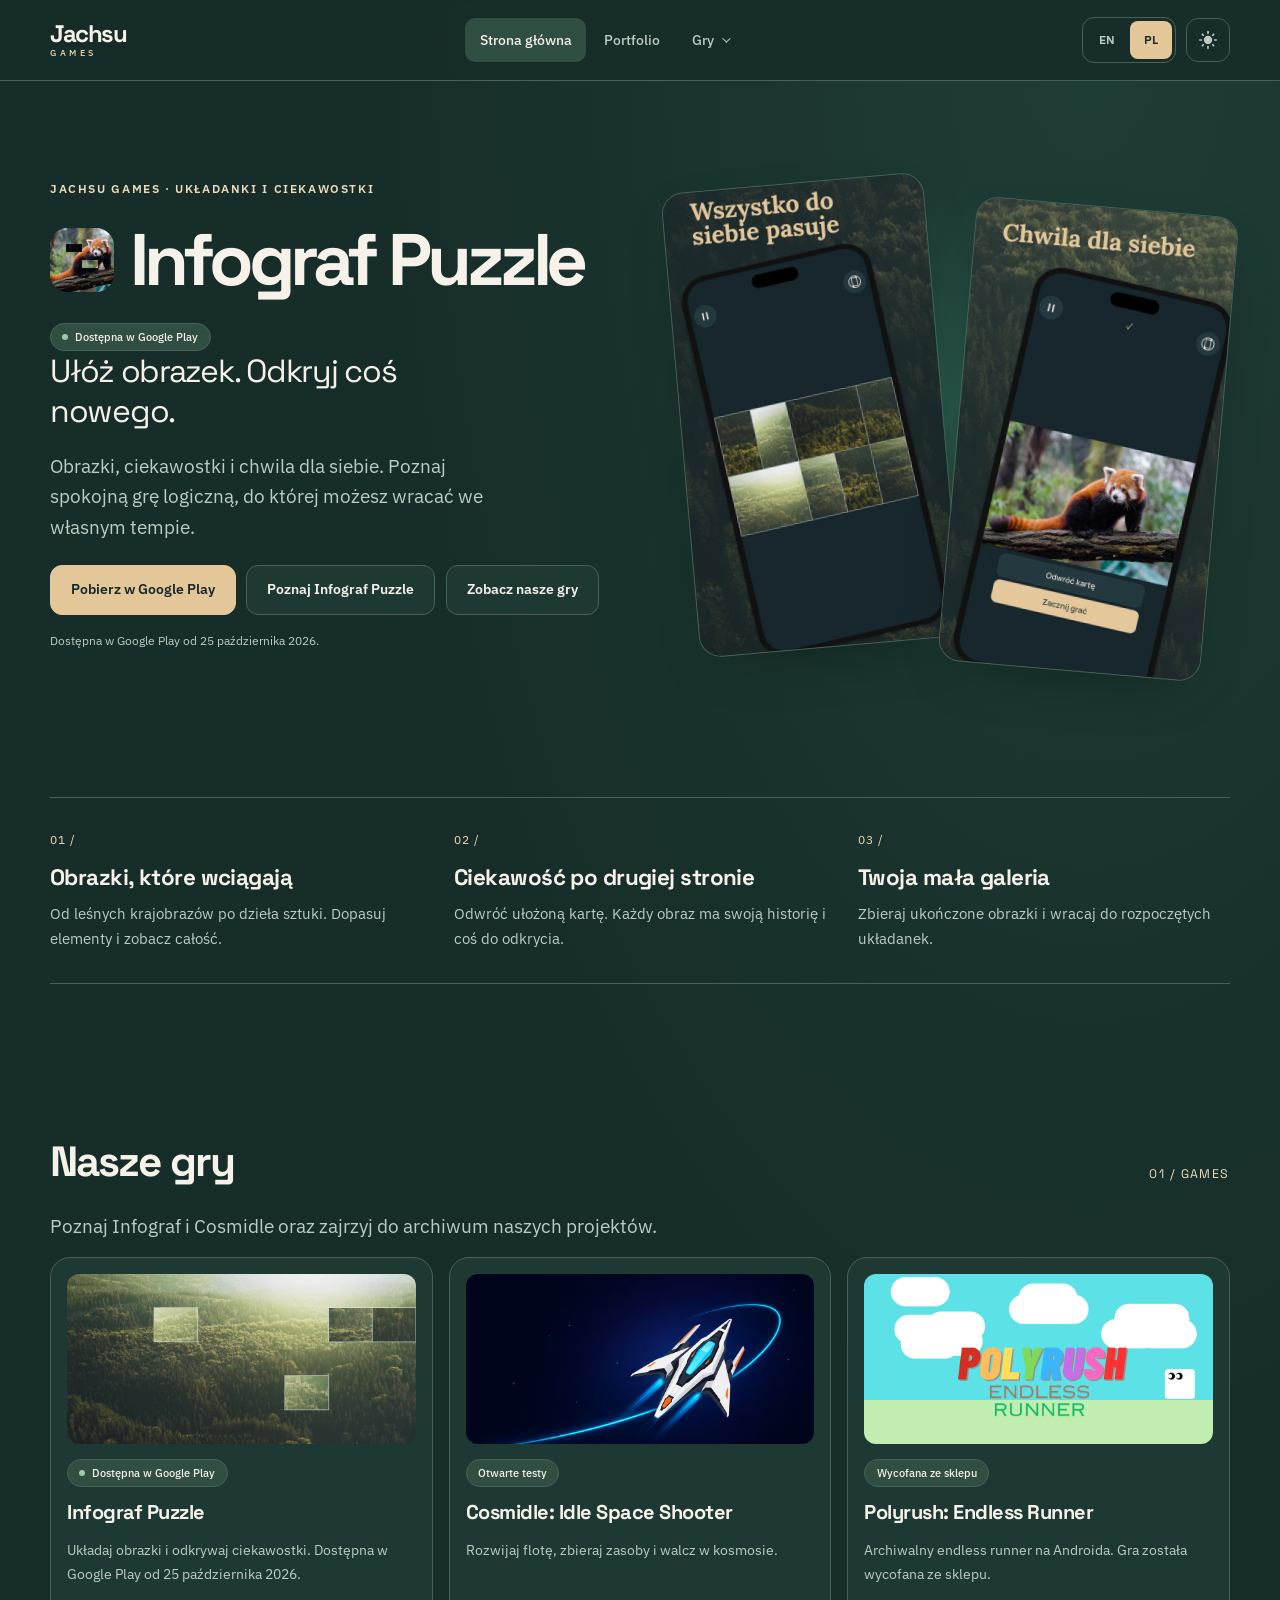
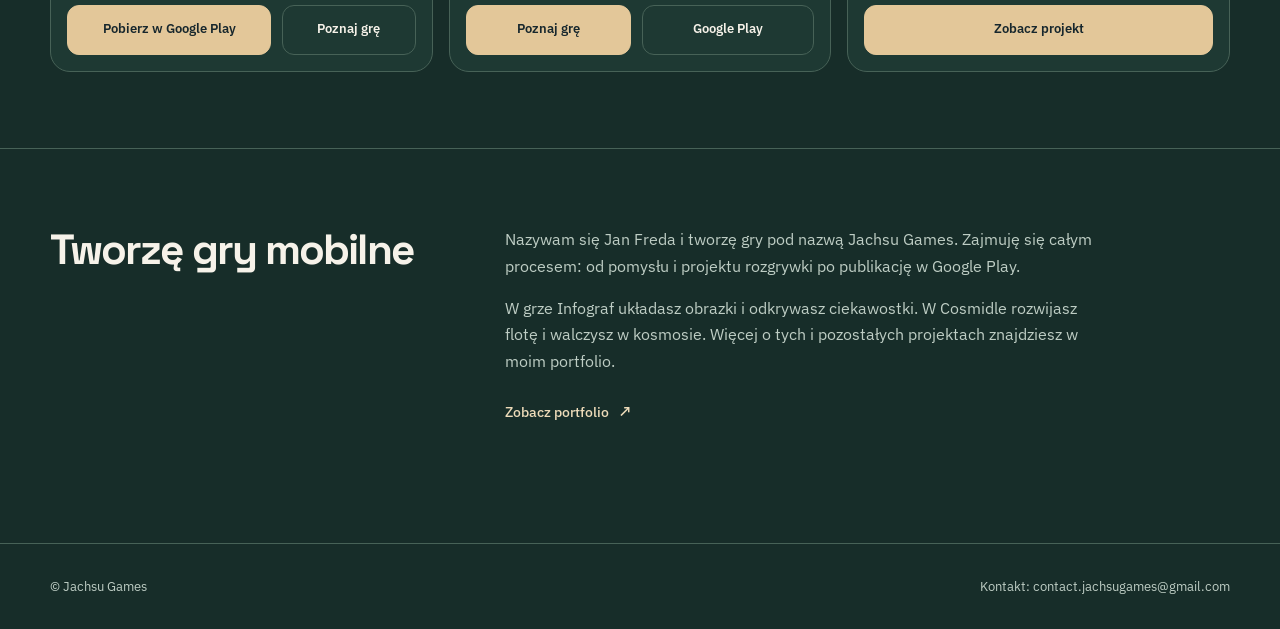
==== index.html @ dfb0c690 "Add Infograf favicon and refresh light-theme website thumbnail" ====
<!doctype html>
<html lang="pl" data-theme="dark">
<head>
  <meta charset="utf-8">
  <meta name="viewport" content="width=device-width, initial-scale=1">
  <title data-i18n="home.meta.title">Jachsu Games | Indie Game Studio</title>
  <meta id="meta-description" name="description" content="Jachsu Games: Infograf — układanki obrazkowe i ciekawostki. Poznaj naszą nową grę oraz Cosmidle." data-i18n-content="home.meta.description">
  <meta property="og:title" content="Jachsu Games" data-i18n-content="home.meta.ogTitle">
  <meta property="og:description" content="Infograf — układaj obrazki i odkrywaj ciekawostki. Dostępna w Google Play od 25 października 2026." data-i18n-content="home.meta.ogDescription">
  <meta property="og:image" content="https://jachsugames.com/assets/infograf/banner.webp">
  <meta property="twitter:image" content="https://jachsugames.com/assets/infograf/banner.webp">
  <meta property="og:type" content="website">
  <meta property="og:url" content="https://jachsugames.com/">
  <meta property="twitter:card" content="summary_large_image">
  <meta property="twitter:title" content="Jachsu Games" data-i18n-content="home.meta.ogTitle">
  <meta property="twitter:description" content="Infograf — układaj obrazki i odkrywaj ciekawostki. Dostępna w Google Play od 25 października 2026." data-i18n-content="home.meta.ogDescription">
  <link rel="canonical" href="https://jachsugames.com/">
  <link rel="stylesheet" href="styles/base.css?v=20261026-portfolio-fix">
  <link rel="stylesheet" href="styles/components.css?v=20261026-portfolio-fix">
  <link rel="stylesheet" href="styles/pages/home.css?v=20261026-portfolio-fix">
  <script defer src="scripts/i18n.js?v=20261026-portfolio-fix"></script>
  <script defer src="scripts/main.js?v=20261026-portfolio-fix"></script>
  <link rel="icon" href="/favicon.ico" sizes="16x16 32x32 48x48 64x64">
  <link rel="icon" type="image/png" href="/favicon-96x96.png" sizes="96x96">
  <link rel="apple-touch-icon" href="/apple-touch-icon.png" sizes="180x180">
</head>
<body class="home-page">
  <a class="skip-link" href="#main-content" data-i18n="nav.skip">Przejdź do treści</a>
  <header class="site-header">
    <div class="container">
      <nav class="site-nav" aria-label="Nawigacja glowna" data-i18n-aria-label="nav.primary">
        <a class="site-brand" href="./" aria-label="Jachsu Games">Jachsu<span>Games</span></a>
        <div class="site-nav-links" id="site-nav-links">
          <a href="./" aria-current="page" data-i18n="nav.home">Strona glowna</a>
          <a href="./portfolio/" data-i18n="nav.portfolio">Portfolio</a>
          <div class="dropdown">
            <button type="button" class="dropdown-toggle" aria-expanded="false" aria-haspopup="true" aria-controls="games-menu" data-i18n="nav.games">Gry</button>
            <div class="dropdown-menu" role="menu" id="games-menu">
              <a role="menuitem" href="./infograf/" data-i18n="nav.infograf">Infograf Puzzle</a>
              <a role="menuitem" href="./cosmidle/" data-i18n="nav.cosmidle">Cosmidle: Idle Space Shooter</a>
              <a role="menuitem" href="./polyrush/" data-i18n="nav.polyrush">Polyrush (archiwum)</a>
            </div>
          </div>
        </div>
        <div class="site-nav-controls">
          <div class="lang-switch" role="group" data-i18n-aria-label="nav.language">
            <button type="button" class="lang-btn" data-lang-switch="en" data-i18n="nav.switch.en" aria-pressed="false">EN</button>
            <button type="button" class="lang-btn" data-lang-switch="pl" data-i18n="nav.switch.pl" aria-pressed="true">PL</button>
          </div>
          <button type="button" class="theme-toggle" aria-label="Przełącz motyw" data-i18n-aria-label="nav.theme" id="theme-toggle">
            <!-- Sun icon for light mode -->
            <svg class="sun-icon" xmlns="http://www.w3.org/2000/svg" viewBox="0 0 24 24" style="display: none;">
              <path d="M12 7c-2.76 0-5 2.24-5 5s2.24 5 5 5 5-2.24 5-5-2.24-5-5-5zM2 13h2c.55 0 1-.45 1-1s-.45-1-1-1H2c-.55 0-1 .45-1 1s.45 1 1 1zm18 0h2c.55 0 1-.45 1-1s-.45-1-1-1h-2c-.55 0-1 .45-1 1s.45 1 1 1zM11 2v2c0 .55.45 1 1 1s1-.45 1-1V2c0-.55-.45-1-1-1s-1 .45-1 1zm0 18v2c0 .55.45 1 1 1s1-.45 1-1v-2c0-.55-.45-1-1-1s-1 .45-1 1zM5.99 4.58c-.39-.39-1.03-.39-1.41 0-.39.39-.39 1.03 0 1.41l1.06 1.06c.39.39 1.03.39 1.41 0 .39-.39.39-1.03 0-1.41L5.99 4.58zm12.37 12.37c-.39-.39-1.03-.39-1.41 0-.39.39-.39 1.03 0 1.41l1.06 1.06c.39.39 1.03.39 1.41 0 .39-.39.39-1.03 0-1.41l-1.06-1.06zm1.06-10.96c.39-.39.39-1.03 0-1.41-.39-.39-1.03-.39-1.41 0l-1.06 1.06c-.39.39-.39 1.03 0 1.41.39.39 1.03.39 1.41 0l1.06-1.06zM7.05 18.36c.39-.39.39-1.03 0-1.41-.39-.39-1.03-.39-1.41 0l-1.06 1.06c-.39.39-.39 1.03 0 1.41.39.39 1.03.39 1.41 0l1.06-1.06z"></path>
            </svg>
            <!-- Moon icon for dark mode -->
            <svg class="moon-icon" xmlns="http://www.w3.org/2000/svg" viewBox="0 0 24 24" style="display: block;">
              <path d="M12 3c-4.97 0-9 4.03-9 9s4.03 9 9 9 9-4.03 9-9c0-.46-.04-.92-.1-1.36-.98 1.37-2.58 2.26-4.4 2.26-2.98 0-5.4-2.42-5.4-5.4 0-1.81.89-3.42 2.26-4.4-.44-.06-.9-.1-1.36-.1z"></path>
            </svg>
          </button>
        </div>
        <button type="button" class="mobile-nav-toggle" aria-expanded="false" aria-controls="site-nav-links" aria-label="Otwórz menu" data-i18n-aria-label="nav.menu.open">
          <svg class="menu-icon" aria-hidden="true" viewBox="0 0 24 24" fill="none" stroke="currentColor" stroke-width="1.8" stroke-linecap="round"><path d="M4 6h16M4 12h16M4 18h16"/></svg>
          <svg class="close-icon" aria-hidden="true" viewBox="0 0 24 24" fill="none" stroke="currentColor" stroke-width="1.8" stroke-linecap="round"><path d="m6 6 12 12M18 6 6 18"/></svg>
        </button>
      </nav>
    </div>
  </header>

  <main id="main-content">
    <section class="section home-hero">
      <div class="container home-hero-grid">
        <div class="reveal">
          <p class="eyebrow" data-i18n="home.hero.eyebrow">Jachsu Games · Układanki i ciekawostki</p>
          <div class="home-feature-title">
            <img class="home-feature-icon" src="assets/infograf/icon.webp" alt="" width="512" height="512" decoding="async">
            <h1 data-i18n="home.hero.title">Infograf Puzzle</h1>
          </div>
          <span class="badge badge-available" data-i18n="infograf.status">Dostępna w Google Play</span>
          <p class="home-tagline" data-i18n="home.hero.tagline">Ułóż obrazek. Odkryj coś nowego.</p>
          <p class="lead" data-i18n="home.hero.lead">Obrazki, ciekawostki i chwila dla siebie. Poznaj spokojną grę logiczną, do której możesz wracać we własnym tempie.</p>
          <div class="btn-row hero-actions">
            <a class="btn btn-primary" href="https://play.google.com/store/apps/details?id=com.jachsugames.infograf" data-i18n="infograf.ctaPlay">Pobierz w Google Play</a>
            <a class="btn btn-secondary" href="./infograf/" data-i18n="home.hero.ctaGame">Poznaj Infograf Puzzle</a>
            <a class="btn btn-secondary" href="#games" data-i18n="home.hero.ctaGames">Zobacz nasze gry</a>
          </div>
          <p class="home-kicker" data-i18n="home.hero.kicker">Dostępna w Google Play od 25 października 2026.</p>
        </div>
        <aside class="home-hero-panel" aria-label="Infograf Puzzle — podgląd gry" data-i18n-aria-label="home.hero.previewLabel">
          <a href="./infograf/#gallery"><img src="assets/infograf/store/pl/01-small.webp" srcset="assets/infograf/store/pl/01-small.webp 540w, assets/infograf/store/pl/01.webp 1080w" sizes="(max-width: 768px) 82vw, 360px" data-image-template="assets/infograf/store/{lang}/01-small.webp" data-image-srcset="assets/infograf/store/{lang}/01-small.webp 540w, assets/infograf/store/{lang}/01.webp 1080w" alt="Infograf Puzzle — Wszystko do siebie pasuje: układanka z leśnym krajobrazem" data-i18n-alt="infograf.gallery.alt1" width="1080" height="1920" loading="eager" decoding="async"></a>
          <a href="./infograf/#gallery"><img src="assets/infograf/store/pl/06-small.webp" srcset="assets/infograf/store/pl/06-small.webp 540w, assets/infograf/store/pl/06.webp 1080w" sizes="(max-width: 768px) 82vw, 360px" data-image-template="assets/infograf/store/{lang}/06-small.webp" data-image-srcset="assets/infograf/store/{lang}/06-small.webp 540w, assets/infograf/store/{lang}/06.webp 1080w" alt="Infograf Puzzle — Chwila dla siebie: układanka z pandą małą" data-i18n-alt="infograf.gallery.alt6" width="1080" height="1920" loading="eager" decoding="async"></a>
        </aside>
      </div>
    </section>

    <section class="section">
      <div class="container">
        <div class="home-highlight-grid">
          <article class="card reveal">
            <h3 data-i18n="home.highlights.card1.title">Obrazki, które wciągają</h3>
            <p data-i18n="home.highlights.card1.text">Od leśnych krajobrazów po dzieła sztuki. Dopasuj elementy i zobacz całość.</p>
          </article>
          <article class="card reveal">
            <h3 data-i18n="home.highlights.card2.title">Ciekawość po drugiej stronie</h3>
            <p data-i18n="home.highlights.card2.text">Odwróć ułożoną kartę. Każdy obraz ma swoją historię i coś do odkrycia.</p>
          </article>
          <article class="card reveal">
            <h3 data-i18n="home.highlights.card3.title">Twoja mała galeria</h3>
            <p data-i18n="home.highlights.card3.text">Zbieraj ukończone obrazki i wracaj do rozpoczętych układanek.</p>
          </article>
        </div>
      </div>
    </section>

    <section class="section" id="games" aria-labelledby="home-games-title">
      <div class="container">
        <div class="section-heading"><h2 id="home-games-title" data-i18n="home.games.title">Nasze gry</h2><span class="section-number">01 / GAMES</span></div>
        <p class="lead" data-i18n="home.games.lead">Poznaj Infograf i Cosmidle oraz zajrzyj do archiwum naszych projektów.</p>
        <div class="home-games-grid">
          <article class="card home-game-card reveal">
            <img src="assets/infograf/banner.webp" alt="Infograf Puzzle" loading="lazy" decoding="async">
            <span class="badge badge-available" data-i18n="home.games.infograf.status">Dostępna w Google Play</span>
            <h3>Infograf Puzzle</h3>
            <p data-i18n="home.games.infograf.text">Układaj obrazki i odkrywaj ciekawostki. Dostępna w Google Play od 25 października 2026.</p>
            <div class="btn-row">
              <a class="btn btn-primary" href="https://play.google.com/store/apps/details?id=com.jachsugames.infograf" data-i18n="infograf.ctaPlay">Pobierz w Google Play</a>
              <a class="btn btn-secondary" href="./infograf/" data-i18n="home.games.details">Poznaj grę</a>
            </div>
          </article>
          <article class="card home-game-card reveal">
            <img src="assets/cosmidle/banner.png" alt="Cosmidle: Idle Space Shooter" loading="lazy" decoding="async">
            <span class="badge" data-i18n="home.games.cosmidle.status">Otwarte testy</span>
            <h3>Cosmidle: Idle Space Shooter</h3>
            <p data-i18n="home.games.cosmidle.text">Rozwijaj flotę, zbieraj zasoby i walcz w kosmosie.</p>
            <div class="btn-row">
              <a class="btn btn-primary" href="./cosmidle/" data-i18n="home.games.details">Poznaj grę</a>
              <a class="btn btn-secondary" href="https://play.google.com/store/apps/details?id=com.jachsugames.cosmidle" target="_blank" rel="noreferrer noopener" data-i18n="home.games.store">Google Play</a>
            </div>
          </article>
          <article class="card home-game-card reveal">
            <img src="assets/pollyrushstore.png" alt="Polyrush: Endless Runner" loading="lazy" decoding="async">
            <span class="badge" data-i18n="home.games.polyrush.status">Wycofana ze sklepu</span>
            <h3>Polyrush: Endless Runner</h3>
            <p data-i18n="home.games.polyrush.text">Archiwalny endless runner na Androida. Gra została wycofana ze sklepu.</p>
            <div class="btn-row">
              <a class="btn btn-primary" href="./polyrush/" data-i18n="home.games.archive">Zobacz projekt</a>
            </div>
          </article>
        </div>
      </div>
    </section>

    <section class="section home-studio">
      <div class="container home-studio-grid">
        <h2 data-i18n="home.studio.title">Tworzę gry mobilne</h2>
        <div><p data-i18n="home.studio.text1">Nazywam się Jan Freda i tworzę gry pod nazwą Jachsu Games. Zajmuję się całym procesem: od pomysłu i projektu rozgrywki po publikację w Google Play.</p>
        <p data-i18n="home.studio.text2">W grze Infograf układasz obrazki i odkrywasz ciekawostki. W Cosmidle rozwijasz flotę i walczysz w kosmosie. Więcej o tych i pozostałych projektach znajdziesz w moim portfolio.</p>
        <a class="text-link" href="./portfolio/" data-i18n="home.studio.cta">Zobacz portfolio</a></div>
      </div>
    </section>
  </main>

  <footer class="site-footer">
    <div class="container">
      <p>© Jachsu Games</p>
      <p><span data-i18n="footer.contactPrefix">Kontakt:</span> contact.jachsugames@gmail.com</p>
    </div>
  </footer>
</body>
</html>
---- styles/base.css ----
@import url("https://fonts.googleapis.com/css2?family=IBM+Plex+Sans:wght@400;500;600;700&family=Space+Grotesk:wght@500;600;700&display=swap");

:root, [data-theme="dark"] {
  color-scheme: dark;
  --cream: #F6F2E9; --green: #326A59; --navy: #17272D; --gold: #E3C799;
  --bg: #172D29; --bg-soft: #1E3933; --bg-elevated: #284A40;
  --text: #F6F2E9; --text-muted: #BECDC4; --line: #476257;
  --accent: #E3C799; --accent-strong: #EDDBB9; --accent-soft: #304F42;
  --highlight: #E3C799; --success: #A4C5A7; --nav-bg: rgba(23,45,41,.96);
  --shadow: 0 20px 60px -32px rgba(0,0,0,.5);
  --radius-sm: 12px; --radius-md: 20px; --radius-lg: 28px;
}
[data-theme="light"] {
  color-scheme: light;
  --bg: #F6F2E9; --bg-soft: #FFFCF6; --bg-elevated: #EAE8DC;
  --text: #17272D; --text-muted: #506158; --line: #C9CFC0;
  --accent: #326A59; --accent-strong: #285444; --accent-soft: #E1E8DC;
  --success: #326A59; --nav-bg: rgba(246,242,233,.96);
  --shadow: 0 20px 60px -32px rgba(23,39,45,.2);
}
*, *::before, *::after { box-sizing: border-box; }
html { scroll-behavior: smooth; scroll-padding-top: 110px; }
body { margin: 0; font-family: "IBM Plex Sans", "Segoe UI", sans-serif; color: var(--text); background: var(--bg); background-image: radial-gradient(ellipse at 85% 0%, rgba(50,106,89,.27), transparent 44rem); line-height: 1.65; min-height: 100vh; -webkit-font-smoothing: antialiased; }
img { max-width: 100%; height: auto; display: block; }
a { color: inherit; text-underline-offset: .2em; }
a, button { -webkit-tap-highlight-color: transparent; }
button, input, select, textarea { font: inherit; }
button, [role="button"] { cursor: pointer; }
h1, h2, h3 { font-family: "Space Grotesk", "IBM Plex Sans", sans-serif; letter-spacing: -.045em; line-height: 1.12; margin: 0 0 .8rem; overflow-wrap: break-word; text-wrap: balance; }
h1 { font-size: clamp(2.3rem,4.7vw,4.5rem); }
h2 { font-size: clamp(1.75rem,3.3vw,2.8rem); }
h3 { font-size: clamp(1.12rem,1.8vw,1.4rem); letter-spacing: -.025em; }
p { margin: 0 0 1rem; }
::selection { background: var(--gold); color: var(--navy); }
.container { width: min(1180px,calc(100% - 4rem)); margin-inline: auto; }
.section { padding: clamp(2.5rem,6vw,5rem) 0; }
.eyebrow { margin: 0 0 1rem; color: var(--accent-strong); letter-spacing: .14em; text-transform: uppercase; font-weight: 600; font-size: .72rem; }
.lead { color: var(--text-muted); font-size: clamp(1.03rem,1.5vw,1.16rem); max-width: 58ch; }
.sr-only { position: absolute; width: 1px; height: 1px; padding: 0; margin: -1px; overflow: hidden; clip: rect(0,0,0,0); white-space: nowrap; border: 0; }
:focus-visible { outline: 3px solid var(--accent); outline-offset: 5px; }
.skip-link { position: fixed; z-index: 100; top: .5rem; left: 1rem; transform: translateY(-160%); padding: .7rem 1rem; background: var(--gold); color: var(--navy); border-radius: 8px; }
.skip-link:focus { transform: none; }
.reveal { opacity: 1; }
@media (max-width:768px) {
  html { scroll-padding-top: 92px; }
  .container { width: calc(100% - 2rem); }
  .section { padding: 2.6rem 0; }
  h1 { font-size: clamp(2.15rem,8.5vw,3.6rem); }
  h2 { font-size: clamp(1.65rem,6.5vw,2.1rem); }
  .lead { font-size: 1rem; line-height: 1.65; }
}
@media (prefers-reduced-motion:reduce) {
  html { scroll-behavior: auto; }
  *, *::before, *::after { animation-duration: .01ms !important; transition-duration: .01ms !important; }
}
---- styles/components.css ----
.site-header { position: sticky; top: 0; z-index: 40; padding: 1rem 0; background: var(--nav-bg); border-bottom: 1px solid var(--line); backdrop-filter: blur(16px); }
.site-nav { position: relative; display: flex; align-items: center; gap: 2rem; min-height: 48px; }
.site-nav .site-brand { display: inline-flex; flex-direction: column; align-items: flex-start; gap: .15rem; flex: 0 0 auto; font-family: "Space Grotesk",sans-serif; font-size: 1.5rem; font-weight: 700; letter-spacing: -.06em; line-height: 1; text-decoration: none; }
.site-brand span { color: var(--accent-strong); font-family: "IBM Plex Sans",sans-serif; font-size: .55rem; font-weight: 500; letter-spacing: .4em; text-transform: uppercase; }
.site-nav-links { display: flex; align-items: center; justify-content: center; gap: .2rem; flex: 1; min-width: 0; }
.site-nav-controls { display: flex; align-items: center; gap: .65rem; }
.site-nav-links > a, .dropdown-toggle { display: inline-flex; align-items: center; justify-content: center; gap: .5rem; padding: .65rem .85rem; min-height: 44px; color: var(--text-muted); font-size: .87rem; font-weight: 500; text-decoration: none; background: transparent; border: 1px solid transparent; border-radius: 10px; line-height: 1.3; }
.site-nav-links > a:hover, .site-nav-links > a[aria-current="page"], .dropdown-toggle:hover, .dropdown.open .dropdown-toggle { color: var(--text); background: var(--accent-soft); }
.dropdown { position: relative; }
.dropdown-toggle::after { content: ""; width: 6px; height: 6px; border-right: 1.5px solid; border-bottom: 1.5px solid; transform: rotate(45deg) translateY(-2px); }
.dropdown::after { content: ""; position: absolute; top: 100%; inset-inline: 0; height: .5rem; }
.dropdown-menu { display: none; position: absolute; top: calc(100% + .4rem); left: 0; min-width: 260px; padding: .45rem; background: var(--bg-soft); border: 1px solid var(--line); border-radius: 16px; box-shadow: var(--shadow); z-index: 20; }
.dropdown.open .dropdown-menu { display: block; }
.dropdown-menu a { display: flex; align-items: center; min-height: 48px; padding: .7rem .85rem; border-radius: 10px; font-size: .9rem; line-height: 1.3; text-decoration: none; }
.dropdown-menu a:hover { background: var(--accent-soft); }
.lang-switch { display: inline-flex; padding: 3px; gap: 2px; border: 1px solid var(--line); border-radius: 12px; }
.lang-btn { display: inline-flex; justify-content: center; align-items: center; min-width: 42px; min-height: 38px; padding: .35rem .5rem; border: 0; border-radius: 8px; font-size: .75rem; font-weight: 600; background: transparent; color: var(--text-muted); }
.lang-btn[aria-pressed="true"] { background: var(--gold); color: var(--navy); }
.theme-toggle { display: inline-flex; align-items: center; justify-content: center; width: 44px; height: 44px; padding: .65rem; border: 1px solid var(--line); border-radius: 12px; background: transparent; color: var(--text-muted); }
.theme-toggle svg { width: 20px; height: 20px; fill: currentColor; }
.theme-toggle:hover { color: var(--text); background: var(--accent-soft); }
.mobile-nav-toggle, .close-icon { display: none; }
.btn-row { display: flex; flex-wrap: wrap; gap: .65rem; margin-top: 1.4rem; }
.btn { display: inline-flex; align-items: center; justify-content: center; gap: .5rem; min-height: 50px; padding: .8rem 1.25rem; border-radius: 12px; border: 1px solid transparent; font-size: .9rem; font-weight: 600; line-height: 1.3; text-align: center; text-decoration: none; transition: background-color 160ms ease,border-color 160ms ease,transform 160ms ease; }
.btn-primary { background: var(--gold); color: var(--navy); border-color: var(--gold); }
.btn-primary:hover { background: #EFDBB9; border-color: #EFDBB9; transform: translateY(-2px); }
.btn-secondary { background: var(--bg-soft); color: var(--text); border-color: var(--line); }
.btn-secondary:hover { background: var(--bg-elevated); border-color: var(--text-muted); }
.btn-ghost { color: var(--text-muted); border-color: var(--line); background: transparent; }
.btn-ghost:hover { background: var(--accent-soft); color: var(--text); }
.btn-disabled, .btn:disabled { opacity: .5; cursor: not-allowed; pointer-events: none; }
.chip-row { display: flex; flex-wrap: wrap; gap: .5rem; }
.chip { display: inline-flex; align-items: center; justify-content: center; min-height: 44px; padding: .5rem 1rem; border: 1px solid var(--line); border-radius: 100px; background: transparent; color: var(--text-muted); font-size: .83rem; font-weight: 500; }
.chip:hover { background: var(--bg-elevated); }
.chip.is-active, .chip[aria-pressed="true"] { color: var(--navy); background: var(--gold); border-color: var(--gold); }
.card { min-width: 0; padding: clamp(1.2rem,2.5vw,1.8rem); border: 1px solid var(--line); border-radius: var(--radius-md); background: var(--bg-soft); }
.card-muted { background: var(--bg-elevated); }
.badge { display: inline-flex; align-items: center; gap: .45rem; min-height: 28px; padding: .3rem .7rem; border: 1px solid var(--line); border-radius: 100px; background: var(--accent-soft); color: var(--text); font-size: .69rem; font-weight: 500; line-height: 1.3; }
.badge-available::before { content: ""; width: 6px; height: 6px; border-radius: 50%; background: var(--success); }
.section-heading { display: flex; align-items: end; justify-content: space-between; gap: 1rem; margin-bottom: 1.6rem; }
.section-heading h2, .section-heading p { margin: 0; }
.section-number { color: var(--accent-strong); font-family: "Space Grotesk",sans-serif; font-size: .78rem; letter-spacing: .12em; }
.text-link { display: inline-flex; align-items: center; gap: .6rem; min-height: 44px; color: var(--accent-strong); font-size: .9rem; font-weight: 500; text-decoration: none; }
.text-link::after { content: "↗"; font-size: 1.15em; }
.text-link:hover { text-decoration: underline; }
.site-footer { margin-top: 2rem; border-top: 1px solid var(--line); }
.site-footer .container { display: flex; justify-content: space-between; align-items: center; flex-wrap: wrap; gap: .6rem 2rem; padding-block: 2rem; color: var(--text-muted); font-size: .8rem; }
.site-footer p { margin: 0; overflow-wrap: anywhere; }
@media (max-width:980px) {
  .site-nav { gap: .9rem; }
  .site-nav-links > a, .dropdown-toggle { padding-inline: .65rem; font-size: .8rem; }
}
@media (max-width:768px) {
  .site-header { padding: .65rem 0; }
  .site-nav { flex-wrap: wrap; gap: .5rem; min-height: 44px; }
  .site-nav .site-brand { margin-right: auto; font-size: 1.35rem; }
  .site-nav-controls { gap: .4rem; }
  .lang-switch { padding: 2px; gap: 0; }
  .lang-btn { min-width: 36px; min-height: 38px; }
  .theme-toggle { width: 40px; }
  .js .mobile-nav-toggle { display: inline-flex; align-items: center; justify-content: center; width: 44px; height: 44px; padding: 0; flex: 0 0 44px; background: var(--bg-elevated); color: var(--text); border: 1px solid var(--line); border-radius: 12px; }
  .mobile-nav-toggle svg { width: 20px; height: 20px; }
  .is-menu-open .menu-icon { display: none; }
  .is-menu-open .close-icon { display: block; }
  .site-nav-links { display: flex; order: 4; flex: 0 0 100%; width: 100%; flex-direction: column; align-items: stretch; gap: .25rem; padding-top: .6rem; margin-top: .3rem; border-top: 1px solid var(--line); }
  .js .site-nav-links { display: none; }
  .js .is-menu-open .site-nav-links { display: flex; }
  .site-nav-links > a, .dropdown-toggle { width: 100%; justify-content: space-between; min-height: 48px; padding: .7rem .8rem; font-size: .95rem; }
  .dropdown { width: 100%; }
  .dropdown::after { display: none; }
  .dropdown-menu { position: static; width: 100%; min-width: 0; margin: .35rem 0 .5rem; box-shadow: none; }
  .btn-row { gap: .6rem; }
  .btn-row .btn { flex: 1 1 8rem; min-height: 50px; padding-inline: .9rem; font-size: .86rem; }
  .hero-actions .btn-primary { flex-basis: 100%; }
  .card { padding: 1.2rem; border-radius: 18px; }
  .section-heading { align-items: start; }
  .section-number { display: none; }
  .site-footer .container { flex-direction: column; align-items: flex-start; padding-block: 1.5rem; }
}
@media (max-width:350px) {
  .site-nav { gap: .3rem; }
  .site-nav-controls { gap: .2rem; }
  .lang-btn { min-width: 32px; }
  .theme-toggle { width: 36px; }
}
---- styles/pages/home.css ----
.home-hero { padding-top: clamp(2.4rem,6vw,5rem); padding-bottom: 3rem; }
.home-hero-grid { display: grid; grid-template-columns: 1fr 1fr; gap: 4rem; align-items: center; }
.home-feature-title { display: flex; gap: 1rem; align-items: center; margin: 1.3rem 0; }
.home-feature-title h1 { font-size: clamp(2.8rem,5.7vw,4.8rem); margin: 0; letter-spacing: -.07em; }
.home-feature-icon { width: 64px; height: 64px; border-radius: 18px; flex: 0 0 64px; }
.home-tagline { font-family: "Space Grotesk",sans-serif; font-size: clamp(1.5rem,2.5vw,2.15rem); line-height: 1.25; letter-spacing: -.04em; max-width: 22ch; margin-bottom: 1.2rem; }
.home-hero .lead { max-width: 43ch; }
.home-kicker { margin: 1rem 0 0; color: var(--text-muted); font-size: .75rem; }
.home-hero-panel { position: relative; display: grid; grid-template-columns: 1fr 1fr; gap: 1rem; align-items: center; padding: 1.5rem .5rem; isolation: isolate; }
.home-hero-panel::before { content: ""; position: absolute; z-index: -1; inset: 5% 0; background: radial-gradient(ellipse,rgba(50,106,89,.65),transparent 70%); }
.home-hero-panel a { display: block; border: 1px solid var(--line); border-radius: 22px; overflow: hidden; box-shadow: var(--shadow); transform: rotate(-5deg); }
.home-hero-panel a + a { transform: rotate(5deg) translateY(1.5rem); }
.home-hero-panel img { width: 100%; aspect-ratio: 9/16; object-fit: contain; }
.home-highlight-grid { display: grid; grid-template-columns: repeat(3,minmax(0,1fr)); gap: 2rem; padding-block: 2rem; border-block: 1px solid var(--line); }
.home-highlight-grid .card { padding: 0; border: 0; border-radius: 0; background: transparent; }
.home-highlight-grid .card::before { display: block; margin-bottom: 1rem; color: var(--accent-strong); font-size: .72rem; letter-spacing: .1em; }
.home-highlight-grid .card:nth-child(1)::before { content: "01 /"; }
.home-highlight-grid .card:nth-child(2)::before { content: "02 /"; }
.home-highlight-grid .card:nth-child(3)::before { content: "03 /"; }
.home-highlight-grid p { color: var(--text-muted); font-size: .92rem; margin-bottom: 0; }
.home-games-grid { display: grid; grid-template-columns: repeat(3,minmax(0,1fr)); gap: 1rem; }
.home-game-card { display: flex; flex-direction: column; align-items: flex-start; gap: .9rem; padding: 1rem; }
.home-game-card img { width: 100%; aspect-ratio: 1024/500; object-fit: cover; border-radius: 12px; }
.home-game-card h3, .home-game-card p { margin: 0; }
.home-game-card h3 { font-size: 1.25rem; }
.home-game-card p { color: var(--text-muted); font-size: .9rem; }
.home-game-card .btn-row { margin-top: auto; padding-top: .3rem; width: 100%; }
.home-game-card .btn { flex: 1 1 auto; padding-inline: .75rem; font-size: .8rem; }
.home-studio { border-top: 1px solid var(--line); }
.home-studio-grid { display: grid; grid-template-columns: .7fr 1.3fr; gap: 4rem; }
.home-studio p { color: var(--text-muted); max-width: 60ch; }
@media (max-width:980px) {
  .home-hero-grid { gap: 2rem; }
  .home-games-grid { grid-template-columns: 1fr 1fr; }
  .home-game-card:first-child { grid-column: 1/-1; display: grid; grid-template-columns: 1fr 1fr; }
  .home-game-card:first-child img { grid-row: 1/5; }
}
@media (max-width:768px) {
  .home-hero { padding-block: 2rem 1rem; }
  .home-hero-grid { grid-template-columns: 1fr; gap: 1rem; }
  .home-feature-title { margin: 1.1rem 0; gap: .8rem; }
  .home-feature-title h1 { font-size: clamp(2.55rem,11vw,3.4rem); }
  .home-feature-icon { width: 54px; height: 54px; flex-basis: 54px; border-radius: 15px; }
  .home-tagline { font-size: 1.65rem; max-width: 24ch; }
  .home-hero-panel { width: min(100%,460px); margin: 0 auto; padding: 1.7rem .7rem 2.4rem; gap: .8rem; }
  .home-hero-panel a { border-radius: 16px; }
  .home-hero-panel a + a { transform: rotate(5deg) translateY(.7rem); }
  .home-highlight-grid { grid-template-columns: 1fr; gap: 1.5rem; padding-block: 1.5rem; }
  .home-highlight-grid .card { padding-left: 2.8rem; position: relative; }
  .home-highlight-grid .card::before { position: absolute; left: 0; top: .15rem; }
  .home-games-grid, .home-studio-grid { grid-template-columns: 1fr; gap: 1rem; }
  .home-game-card:first-child { display: flex; }
  .home-game-card .btn-row { margin-top: .25rem; padding-top: 0; }
}
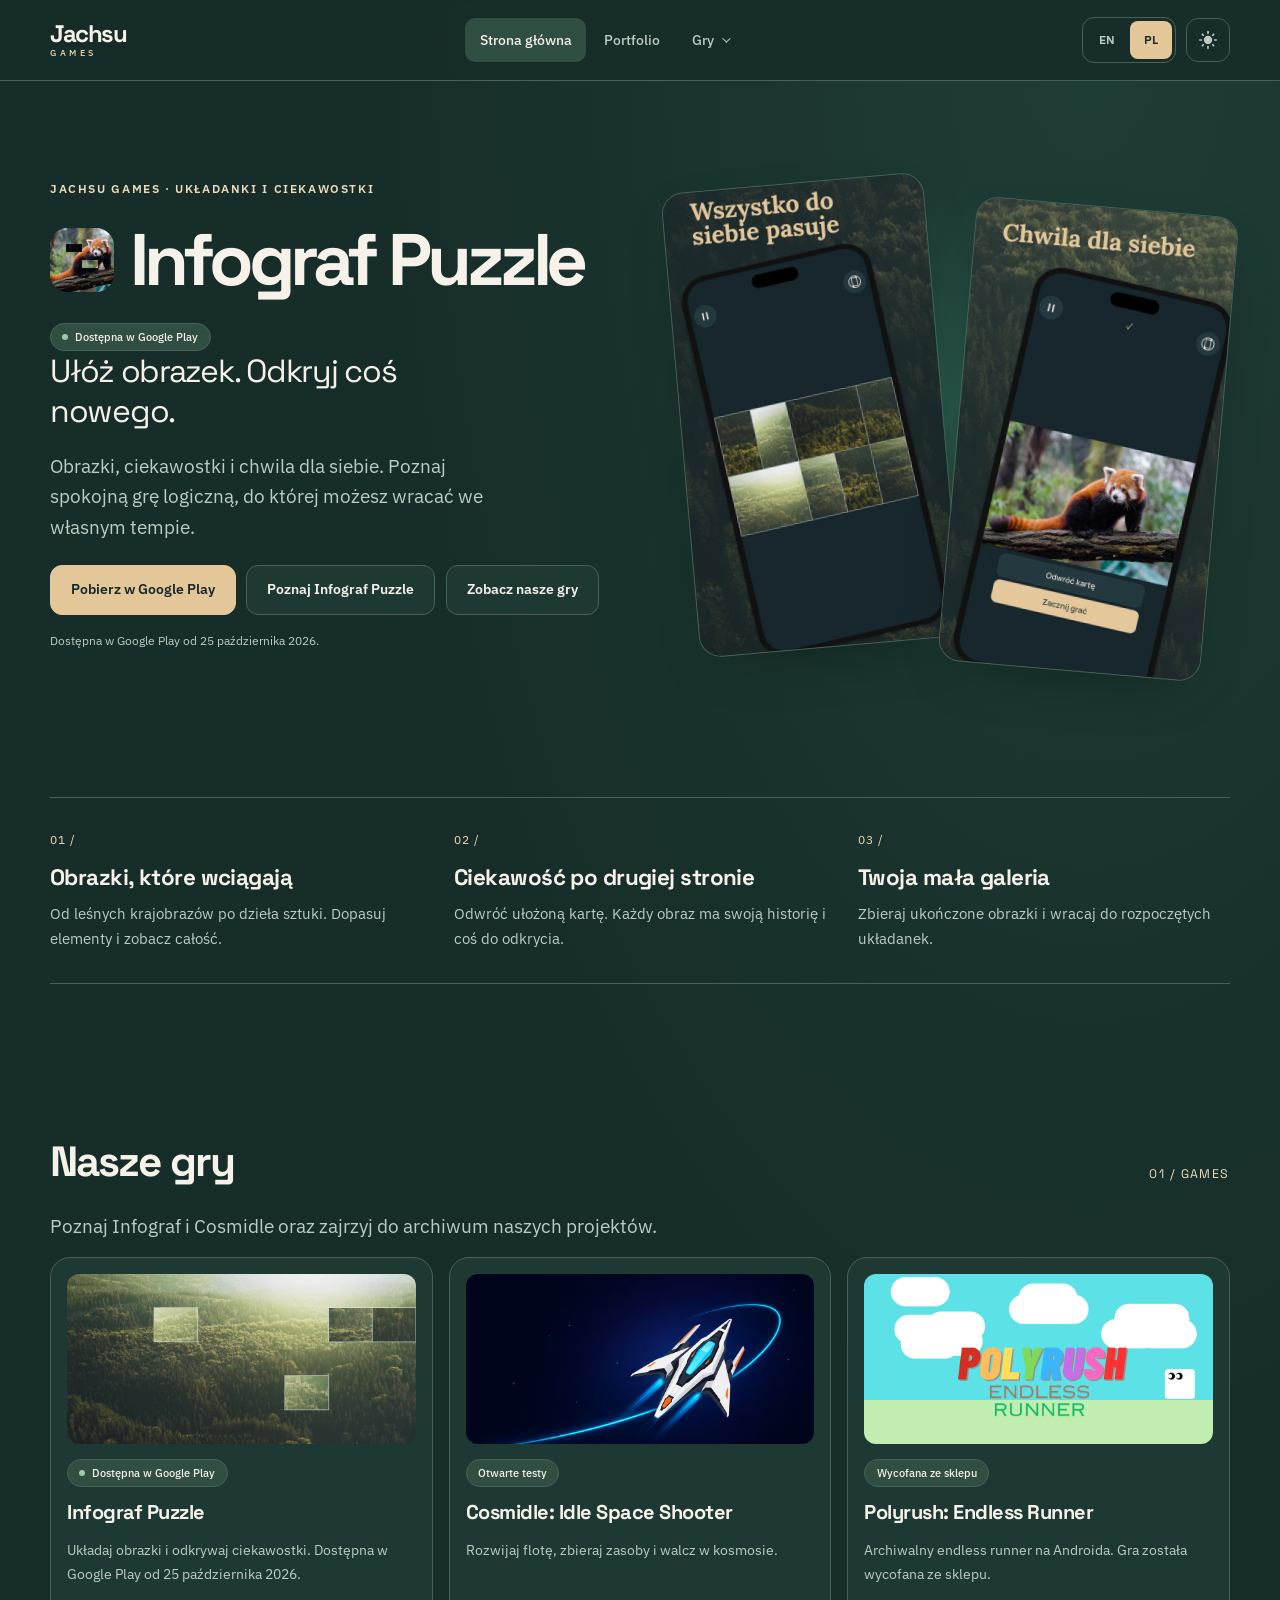
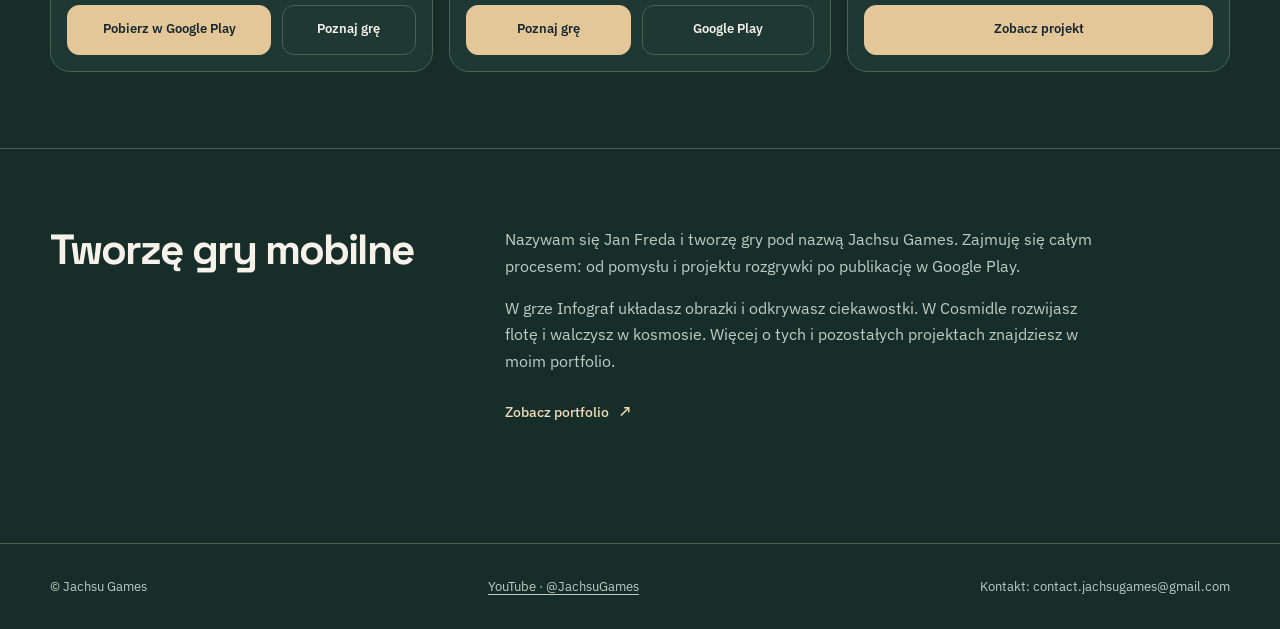
==== commit 4c33f092: "Add YouTube links to site footers Add a link to the Jachsu Games YouTube channel in the footers of t" ====
--- a/index.html
+++ b/index.html
@@ -162,6 +162,7 @@
   <footer class="site-footer">
     <div class="container">
       <p>© Jachsu Games</p>
+      <p><a href="https://www.youtube.com/@JachsuGames/" target="_blank" rel="noreferrer noopener">YouTube · @JachsuGames</a></p>
       <p><span data-i18n="footer.contactPrefix">Kontakt:</span> contact.jachsugames@gmail.com</p>
     </div>
   </footer>
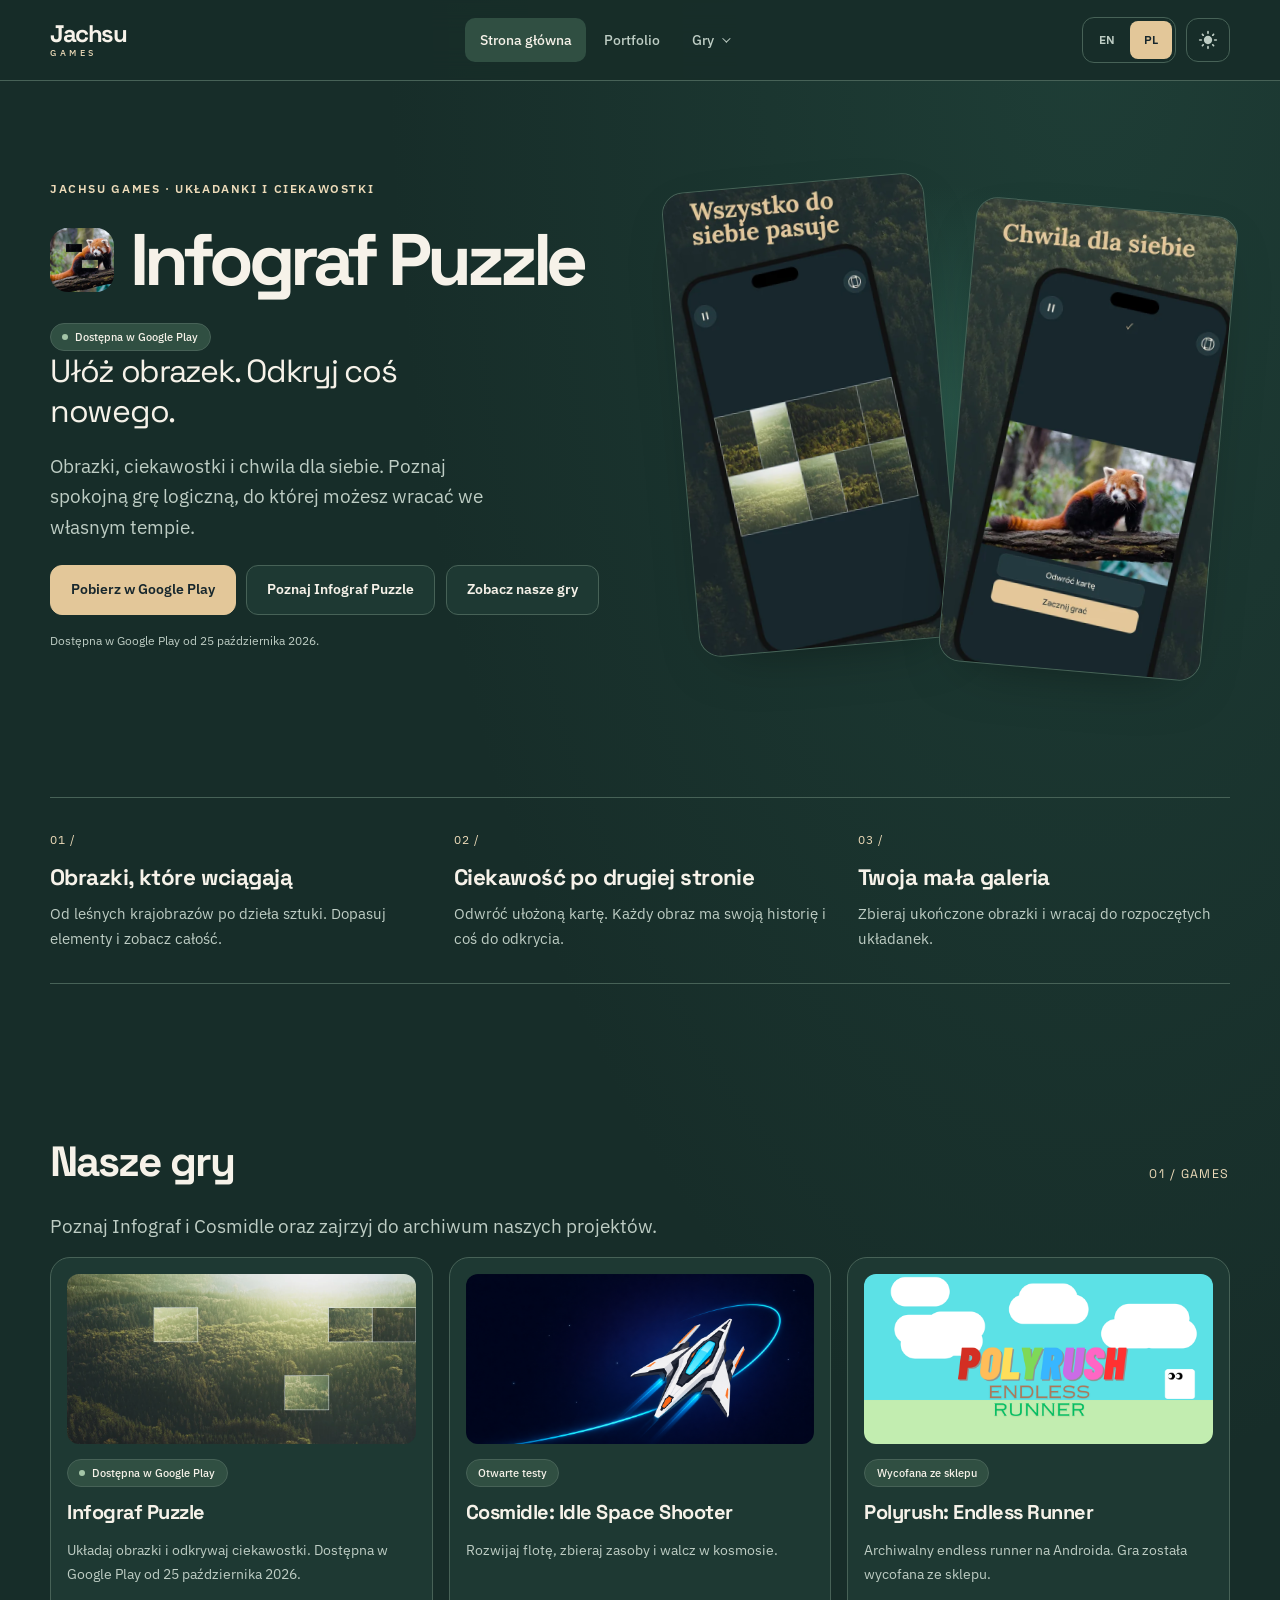
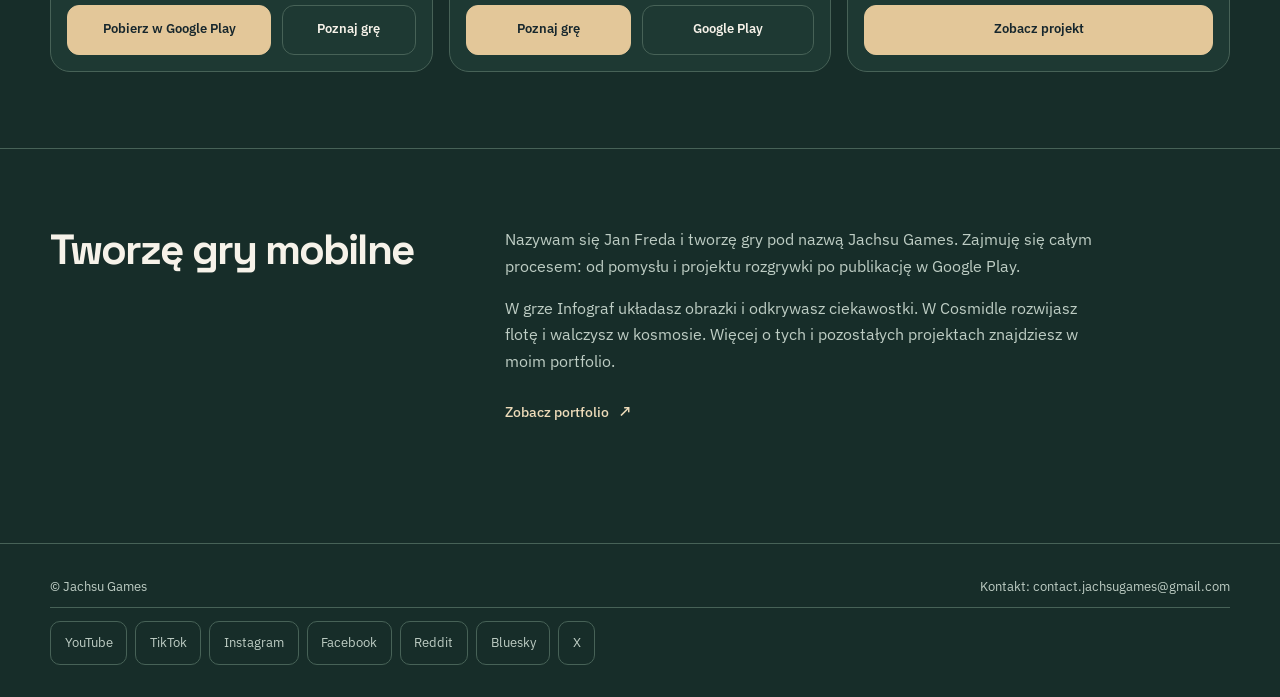
==== commit c7f0a591: "Add social media links to site footers Replace the single YouTube footer link with links to seven so" ====
--- a/index.html
+++ b/index.html
@@ -16,9 +16,9 @@
   <meta property="twitter:description" content="Infograf — układaj obrazki i odkrywaj ciekawostki. Dostępna w Google Play od 25 października 2026." data-i18n-content="home.meta.ogDescription">
   <link rel="canonical" href="https://jachsugames.com/">
   <link rel="stylesheet" href="styles/base.css?v=20261026-portfolio-fix">
-  <link rel="stylesheet" href="styles/components.css?v=20261026-portfolio-fix">
+  <link rel="stylesheet" href="styles/components.css?v=20261027-social-links">
   <link rel="stylesheet" href="styles/pages/home.css?v=20261026-portfolio-fix">
-  <script defer src="scripts/i18n.js?v=20261026-portfolio-fix"></script>
+  <script defer src="scripts/i18n.js?v=20261027-social-links"></script>
   <script defer src="scripts/main.js?v=20261026-portfolio-fix"></script>
   <link rel="icon" href="/favicon.ico" sizes="16x16 32x32 48x48 64x64">
   <link rel="icon" type="image/png" href="/favicon-96x96.png" sizes="96x96">
@@ -162,8 +162,16 @@
   <footer class="site-footer">
     <div class="container">
       <p>© Jachsu Games</p>
-      <p><a href="https://www.youtube.com/@JachsuGames/" target="_blank" rel="noreferrer noopener">YouTube · @JachsuGames</a></p>
       <p><span data-i18n="footer.contactPrefix">Kontakt:</span> contact.jachsugames@gmail.com</p>
+      <nav class="footer-social-links" aria-label="Media społecznościowe" data-i18n-aria-label="footer.socialLabel">
+        <a href="https://www.youtube.com/@JachsuGames" target="_blank" rel="noreferrer noopener">YouTube</a>
+        <a href="https://www.tiktok.com/@jachsugames" target="_blank" rel="noreferrer noopener">TikTok</a>
+        <a href="https://www.instagram.com/jachsugames/" target="_blank" rel="noreferrer noopener">Instagram</a>
+        <a href="https://www.facebook.com/profile.php?id=61595538977433" target="_blank" rel="noreferrer noopener">Facebook</a>
+        <a href="https://www.reddit.com/user/JachsuGames/" target="_blank" rel="noreferrer noopener">Reddit</a>
+        <a href="https://bsky.app/profile/jachsugames.bsky.social" target="_blank" rel="noreferrer noopener">Bluesky</a>
+        <a href="https://x.com/JachsuGames" target="_blank" rel="noreferrer noopener">X</a>
+      </nav>
     </div>
   </footer>
 </body>
--- a/styles/components.css
+++ b/styles/components.css
@@ -46,6 +46,9 @@
 .site-footer { margin-top: 2rem; border-top: 1px solid var(--line); }
 .site-footer .container { display: flex; justify-content: space-between; align-items: center; flex-wrap: wrap; gap: .6rem 2rem; padding-block: 2rem; color: var(--text-muted); font-size: .8rem; }
 .site-footer p { margin: 0; overflow-wrap: anywhere; }
+.footer-social-links { display: flex; flex-wrap: wrap; gap: .5rem; flex: 0 0 100%; width: 100%; min-width: 0; padding-top: .8rem; border-top: 1px solid var(--line); }
+.footer-social-links a { display: inline-flex; align-items: center; justify-content: center; min-height: 44px; padding: .5rem .85rem; border: 1px solid var(--line); border-radius: 10px; text-decoration: none; }
+.footer-social-links a:hover { color: var(--text); background: var(--accent-soft); }
 @media (max-width:980px) {
   .site-nav { gap: .9rem; }
   .site-nav-links > a, .dropdown-toggle { padding-inline: .65rem; font-size: .8rem; }
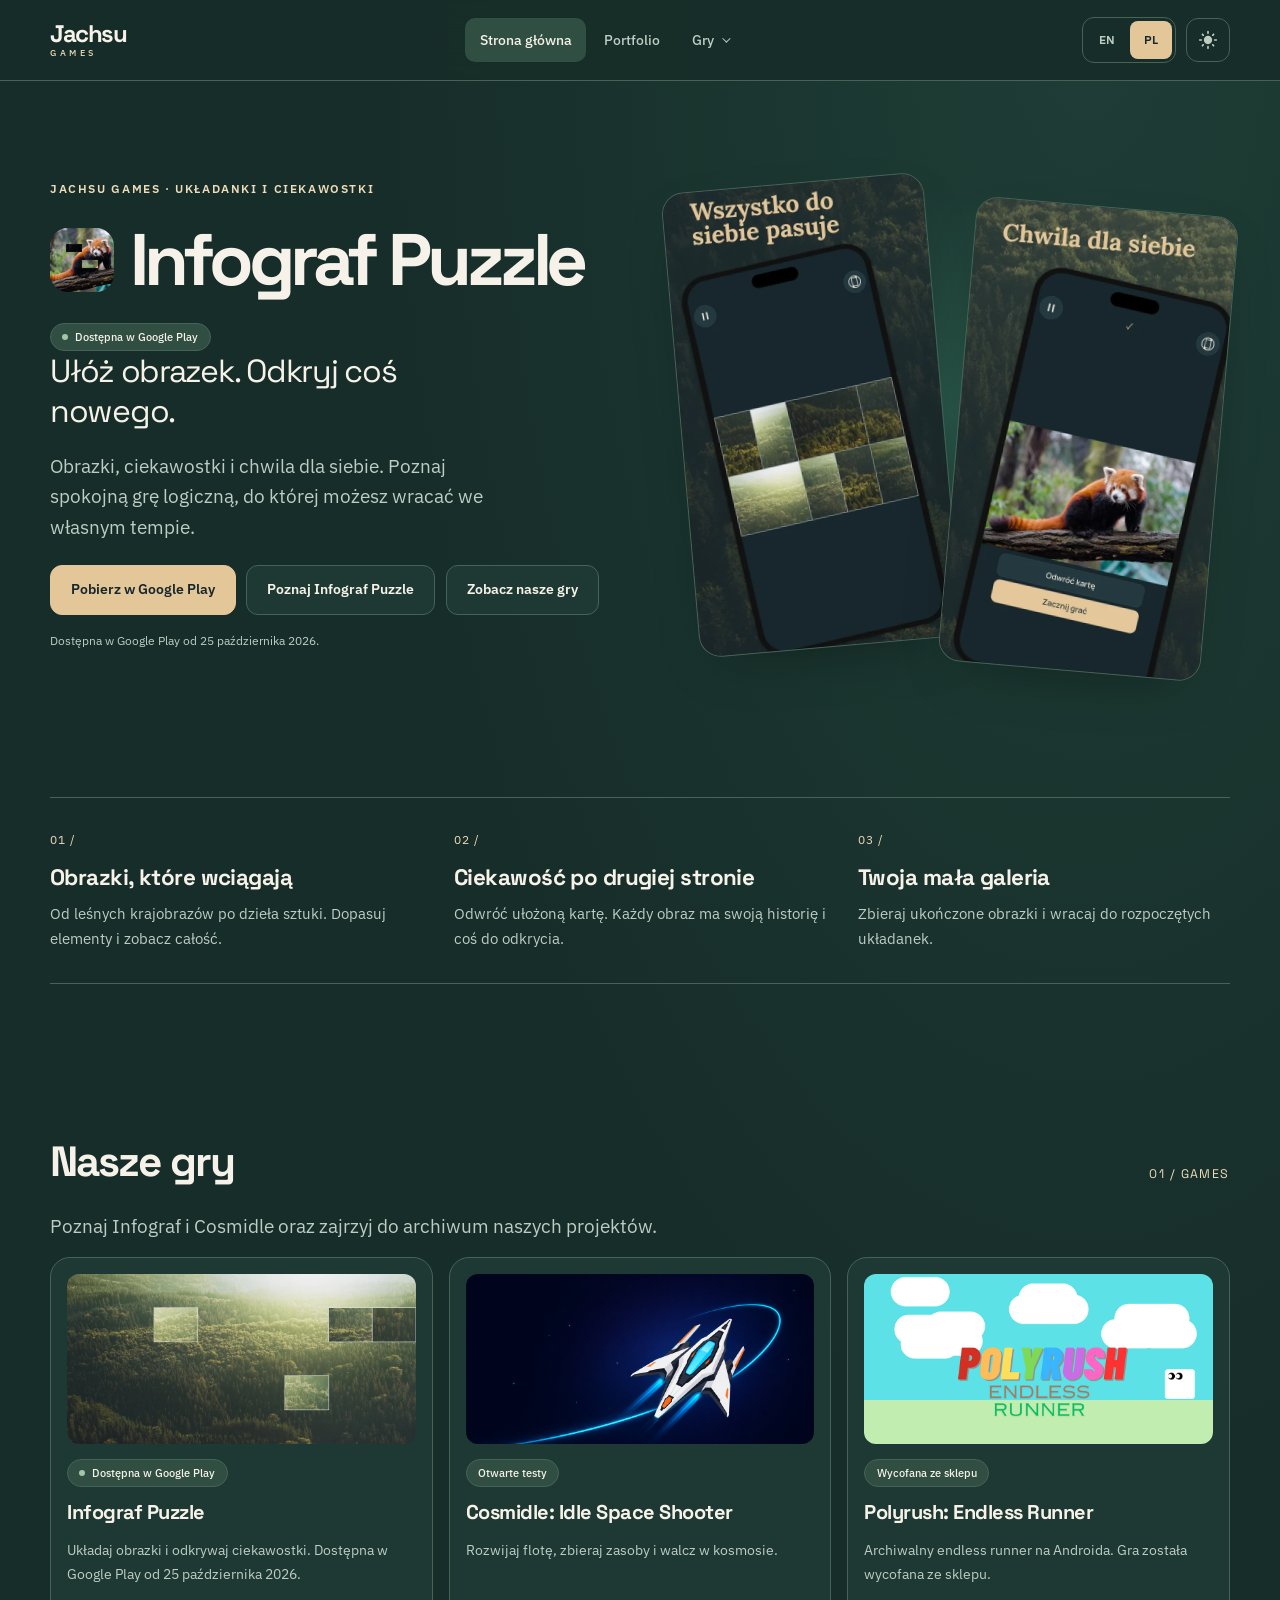
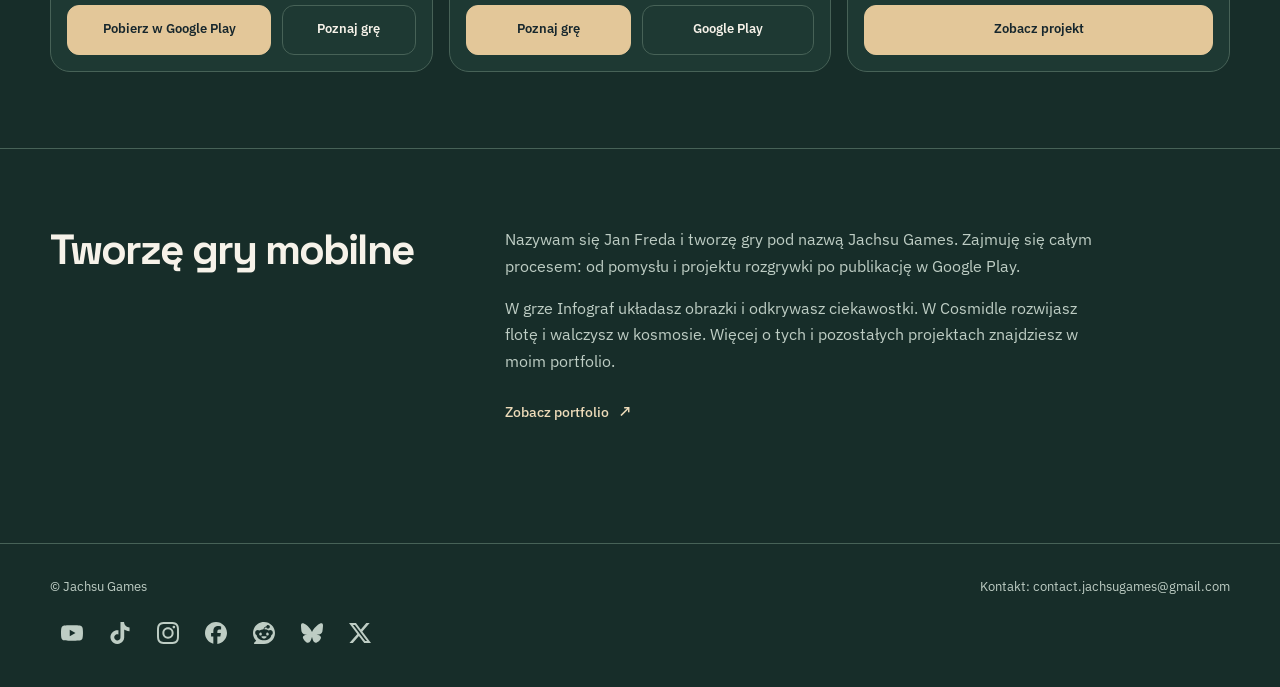
==== commit 5a8888a0: "Refresh light theme and social link icons Add reusable SVG social icons to page footers and update l" ====
--- a/index.html
+++ b/index.html
@@ -15,8 +15,8 @@
   <meta property="twitter:title" content="Jachsu Games" data-i18n-content="home.meta.ogTitle">
   <meta property="twitter:description" content="Infograf — układaj obrazki i odkrywaj ciekawostki. Dostępna w Google Play od 25 października 2026." data-i18n-content="home.meta.ogDescription">
   <link rel="canonical" href="https://jachsugames.com/">
-  <link rel="stylesheet" href="styles/base.css?v=20261026-portfolio-fix">
-  <link rel="stylesheet" href="styles/components.css?v=20261027-social-links">
+  <link rel="stylesheet" href="styles/base.css?v=20261027-green-controls-2">
+  <link rel="stylesheet" href="styles/components.css?v=20261027-green-controls">
   <link rel="stylesheet" href="styles/pages/home.css?v=20261026-portfolio-fix">
   <script defer src="scripts/i18n.js?v=20261027-social-links"></script>
   <script defer src="scripts/main.js?v=20261026-portfolio-fix"></script>
@@ -164,13 +164,13 @@
       <p>© Jachsu Games</p>
       <p><span data-i18n="footer.contactPrefix">Kontakt:</span> contact.jachsugames@gmail.com</p>
       <nav class="footer-social-links" aria-label="Media społecznościowe" data-i18n-aria-label="footer.socialLabel">
-        <a href="https://www.youtube.com/@JachsuGames" target="_blank" rel="noreferrer noopener">YouTube</a>
-        <a href="https://www.tiktok.com/@jachsugames" target="_blank" rel="noreferrer noopener">TikTok</a>
-        <a href="https://www.instagram.com/jachsugames/" target="_blank" rel="noreferrer noopener">Instagram</a>
-        <a href="https://www.facebook.com/profile.php?id=61595538977433" target="_blank" rel="noreferrer noopener">Facebook</a>
-        <a href="https://www.reddit.com/user/JachsuGames/" target="_blank" rel="noreferrer noopener">Reddit</a>
-        <a href="https://bsky.app/profile/jachsugames.bsky.social" target="_blank" rel="noreferrer noopener">Bluesky</a>
-        <a href="https://x.com/JachsuGames" target="_blank" rel="noreferrer noopener">X</a>
+        <a href="https://www.youtube.com/@JachsuGames" target="_blank" rel="noreferrer noopener" title="YouTube"><svg aria-hidden="true" focusable="false" width="22" height="22" viewBox="0 0 24 24"><use href="assets/icons/social.svg#youtube"></use></svg><span class="sr-only">YouTube</span></a>
+        <a href="https://www.tiktok.com/@jachsugames" target="_blank" rel="noreferrer noopener" title="TikTok"><svg aria-hidden="true" focusable="false" width="22" height="22" viewBox="0 0 24 24"><use href="assets/icons/social.svg#tiktok"></use></svg><span class="sr-only">TikTok</span></a>
+        <a href="https://www.instagram.com/jachsugames/" target="_blank" rel="noreferrer noopener" title="Instagram"><svg aria-hidden="true" focusable="false" width="22" height="22" viewBox="0 0 24 24"><use href="assets/icons/social.svg#instagram"></use></svg><span class="sr-only">Instagram</span></a>
+        <a href="https://www.facebook.com/profile.php?id=61595538977433" target="_blank" rel="noreferrer noopener" title="Facebook"><svg aria-hidden="true" focusable="false" width="22" height="22" viewBox="0 0 24 24"><use href="assets/icons/social.svg#facebook"></use></svg><span class="sr-only">Facebook</span></a>
+        <a href="https://www.reddit.com/user/JachsuGames/" target="_blank" rel="noreferrer noopener" title="Reddit"><svg aria-hidden="true" focusable="false" width="22" height="22" viewBox="0 0 24 24"><use href="assets/icons/social.svg#reddit"></use></svg><span class="sr-only">Reddit</span></a>
+        <a href="https://bsky.app/profile/jachsugames.bsky.social" target="_blank" rel="noreferrer noopener" title="Bluesky"><svg aria-hidden="true" focusable="false" width="22" height="22" viewBox="0 0 24 24"><use href="assets/icons/social.svg#bluesky"></use></svg><span class="sr-only">Bluesky</span></a>
+        <a href="https://x.com/JachsuGames" target="_blank" rel="noreferrer noopener" title="X"><svg aria-hidden="true" focusable="false" width="22" height="22" viewBox="0 0 24 24"><use href="assets/icons/social.svg#x"></use></svg><span class="sr-only">X</span></a>
       </nav>
     </div>
   </footer>
--- a/styles/base.css
+++ b/styles/base.css
@@ -3,24 +3,28 @@
 :root, [data-theme="dark"] {
   color-scheme: dark;
   --cream: #F6F2E9; --green: #326A59; --navy: #17272D; --gold: #E3C799;
+  --action-bg: var(--gold); --action-text: var(--navy); --action-hover: #EFDBB9;
   --bg: #172D29; --bg-soft: #1E3933; --bg-elevated: #284A40;
   --text: #F6F2E9; --text-muted: #BECDC4; --line: #476257;
   --accent: #E3C799; --accent-strong: #EDDBB9; --accent-soft: #304F42;
   --highlight: #E3C799; --success: #A4C5A7; --nav-bg: rgba(23,45,41,.96);
   --shadow: 0 20px 60px -32px rgba(0,0,0,.5);
+  --page-glow: rgba(50,106,89,.27);
   --radius-sm: 12px; --radius-md: 20px; --radius-lg: 28px;
 }
 [data-theme="light"] {
   color-scheme: light;
-  --bg: #F6F2E9; --bg-soft: #FFFCF6; --bg-elevated: #EAE8DC;
-  --text: #17272D; --text-muted: #506158; --line: #C9CFC0;
-  --accent: #326A59; --accent-strong: #285444; --accent-soft: #E1E8DC;
-  --success: #326A59; --nav-bg: rgba(246,242,233,.96);
-  --shadow: 0 20px 60px -32px rgba(23,39,45,.2);
+  --bg: #E0EDD6; --bg-soft: #EFF5E7; --bg-elevated: #D6E5CA;
+  --action-bg: #326A59; --action-text: #F2F7EB; --action-hover: #285444;
+  --text: #20392C; --text-muted: #465B42; --line: #B0C3A1;
+  --accent: #326A59; --accent-strong: #285444; --accent-soft: #C4DAB7;
+  --success: #326A59; --nav-bg: rgba(224,237,214,.96);
+  --shadow: 0 20px 60px -32px rgba(32,57,44,.18);
+  --page-glow: rgba(87,137,71,.08);
 }
 *, *::before, *::after { box-sizing: border-box; }
 html { scroll-behavior: smooth; scroll-padding-top: 110px; }
-body { margin: 0; font-family: "IBM Plex Sans", "Segoe UI", sans-serif; color: var(--text); background: var(--bg); background-image: radial-gradient(ellipse at 85% 0%, rgba(50,106,89,.27), transparent 44rem); line-height: 1.65; min-height: 100vh; -webkit-font-smoothing: antialiased; }
+body { margin: 0; font-family: "IBM Plex Sans", "Segoe UI", sans-serif; color: var(--text); background: var(--bg); background-image: radial-gradient(ellipse at 85% 0%, var(--page-glow), transparent 44rem); line-height: 1.65; min-height: 100vh; -webkit-font-smoothing: antialiased; }
 img { max-width: 100%; height: auto; display: block; }
 a { color: inherit; text-underline-offset: .2em; }
 a, button { -webkit-tap-highlight-color: transparent; }
--- a/styles/components.css
+++ b/styles/components.css
@@ -6,6 +6,7 @@
 .site-nav-controls { display: flex; align-items: center; gap: .65rem; }
 .site-nav-links > a, .dropdown-toggle { display: inline-flex; align-items: center; justify-content: center; gap: .5rem; padding: .65rem .85rem; min-height: 44px; color: var(--text-muted); font-size: .87rem; font-weight: 500; text-decoration: none; background: transparent; border: 1px solid transparent; border-radius: 10px; line-height: 1.3; }
 .site-nav-links > a:hover, .site-nav-links > a[aria-current="page"], .dropdown-toggle:hover, .dropdown.open .dropdown-toggle { color: var(--text); background: var(--accent-soft); }
+[data-theme="light"] .site-nav-links > a[aria-current="page"] { color: var(--action-text); background: var(--action-bg); }
 .dropdown { position: relative; }
 .dropdown-toggle::after { content: ""; width: 6px; height: 6px; border-right: 1.5px solid; border-bottom: 1.5px solid; transform: rotate(45deg) translateY(-2px); }
 .dropdown::after { content: ""; position: absolute; top: 100%; inset-inline: 0; height: .5rem; }
@@ -15,15 +16,15 @@
 .dropdown-menu a:hover { background: var(--accent-soft); }
 .lang-switch { display: inline-flex; padding: 3px; gap: 2px; border: 1px solid var(--line); border-radius: 12px; }
 .lang-btn { display: inline-flex; justify-content: center; align-items: center; min-width: 42px; min-height: 38px; padding: .35rem .5rem; border: 0; border-radius: 8px; font-size: .75rem; font-weight: 600; background: transparent; color: var(--text-muted); }
-.lang-btn[aria-pressed="true"] { background: var(--gold); color: var(--navy); }
+.lang-btn[aria-pressed="true"] { background: var(--action-bg); color: var(--action-text); }
 .theme-toggle { display: inline-flex; align-items: center; justify-content: center; width: 44px; height: 44px; padding: .65rem; border: 1px solid var(--line); border-radius: 12px; background: transparent; color: var(--text-muted); }
 .theme-toggle svg { width: 20px; height: 20px; fill: currentColor; }
 .theme-toggle:hover { color: var(--text); background: var(--accent-soft); }
 .mobile-nav-toggle, .close-icon { display: none; }
 .btn-row { display: flex; flex-wrap: wrap; gap: .65rem; margin-top: 1.4rem; }
 .btn { display: inline-flex; align-items: center; justify-content: center; gap: .5rem; min-height: 50px; padding: .8rem 1.25rem; border-radius: 12px; border: 1px solid transparent; font-size: .9rem; font-weight: 600; line-height: 1.3; text-align: center; text-decoration: none; transition: background-color 160ms ease,border-color 160ms ease,transform 160ms ease; }
-.btn-primary { background: var(--gold); color: var(--navy); border-color: var(--gold); }
-.btn-primary:hover { background: #EFDBB9; border-color: #EFDBB9; transform: translateY(-2px); }
+.btn-primary { background: var(--action-bg); color: var(--action-text); border-color: var(--action-bg); }
+.btn-primary:hover { background: var(--action-hover); border-color: var(--action-hover); transform: translateY(-2px); }
 .btn-secondary { background: var(--bg-soft); color: var(--text); border-color: var(--line); }
 .btn-secondary:hover { background: var(--bg-elevated); border-color: var(--text-muted); }
 .btn-ghost { color: var(--text-muted); border-color: var(--line); background: transparent; }
@@ -32,7 +33,7 @@
 .chip-row { display: flex; flex-wrap: wrap; gap: .5rem; }
 .chip { display: inline-flex; align-items: center; justify-content: center; min-height: 44px; padding: .5rem 1rem; border: 1px solid var(--line); border-radius: 100px; background: transparent; color: var(--text-muted); font-size: .83rem; font-weight: 500; }
 .chip:hover { background: var(--bg-elevated); }
-.chip.is-active, .chip[aria-pressed="true"] { color: var(--navy); background: var(--gold); border-color: var(--gold); }
+.chip.is-active, .chip[aria-pressed="true"] { color: var(--action-text); background: var(--action-bg); border-color: var(--action-bg); }
 .card { min-width: 0; padding: clamp(1.2rem,2.5vw,1.8rem); border: 1px solid var(--line); border-radius: var(--radius-md); background: var(--bg-soft); }
 .card-muted { background: var(--bg-elevated); }
 .badge { display: inline-flex; align-items: center; gap: .45rem; min-height: 28px; padding: .3rem .7rem; border: 1px solid var(--line); border-radius: 100px; background: var(--accent-soft); color: var(--text); font-size: .69rem; font-weight: 500; line-height: 1.3; }
@@ -46,9 +47,10 @@
 .site-footer { margin-top: 2rem; border-top: 1px solid var(--line); }
 .site-footer .container { display: flex; justify-content: space-between; align-items: center; flex-wrap: wrap; gap: .6rem 2rem; padding-block: 2rem; color: var(--text-muted); font-size: .8rem; }
 .site-footer p { margin: 0; overflow-wrap: anywhere; }
-.footer-social-links { display: flex; flex-wrap: wrap; gap: .5rem; flex: 0 0 100%; width: 100%; min-width: 0; padding-top: .8rem; border-top: 1px solid var(--line); }
-.footer-social-links a { display: inline-flex; align-items: center; justify-content: center; min-height: 44px; padding: .5rem .85rem; border: 1px solid var(--line); border-radius: 10px; text-decoration: none; }
-.footer-social-links a:hover { color: var(--text); background: var(--accent-soft); }
+.footer-social-links { display: flex; flex-wrap: wrap; gap: .25rem; flex: 0 0 100%; width: 100%; min-width: 0; padding-top: .25rem; }
+.footer-social-links a { display: inline-flex; align-items: center; justify-content: center; width: 44px; height: 44px; flex: 0 0 44px; border-radius: 50%; color: var(--text-muted); text-decoration: none; transition: color 160ms ease,background-color 160ms ease; }
+.footer-social-links svg { display: block; width: 22px; height: 22px; fill: currentColor; }
+.footer-social-links a:hover, .footer-social-links a:focus-visible { color: var(--accent-strong); background: var(--accent-soft); }
 @media (max-width:980px) {
   .site-nav { gap: .9rem; }
   .site-nav-links > a, .dropdown-toggle { padding-inline: .65rem; font-size: .8rem; }
@@ -81,6 +83,8 @@
   .site-footer .container { flex-direction: column; align-items: flex-start; padding-block: 1.5rem; }
 }
 @media (max-width:350px) {
+  .footer-social-links { gap: .15rem; }
+  .footer-social-links a { width: 38px; flex-basis: 38px; }
   .site-nav { gap: .3rem; }
   .site-nav-controls { gap: .2rem; }
   .lang-btn { min-width: 32px; }
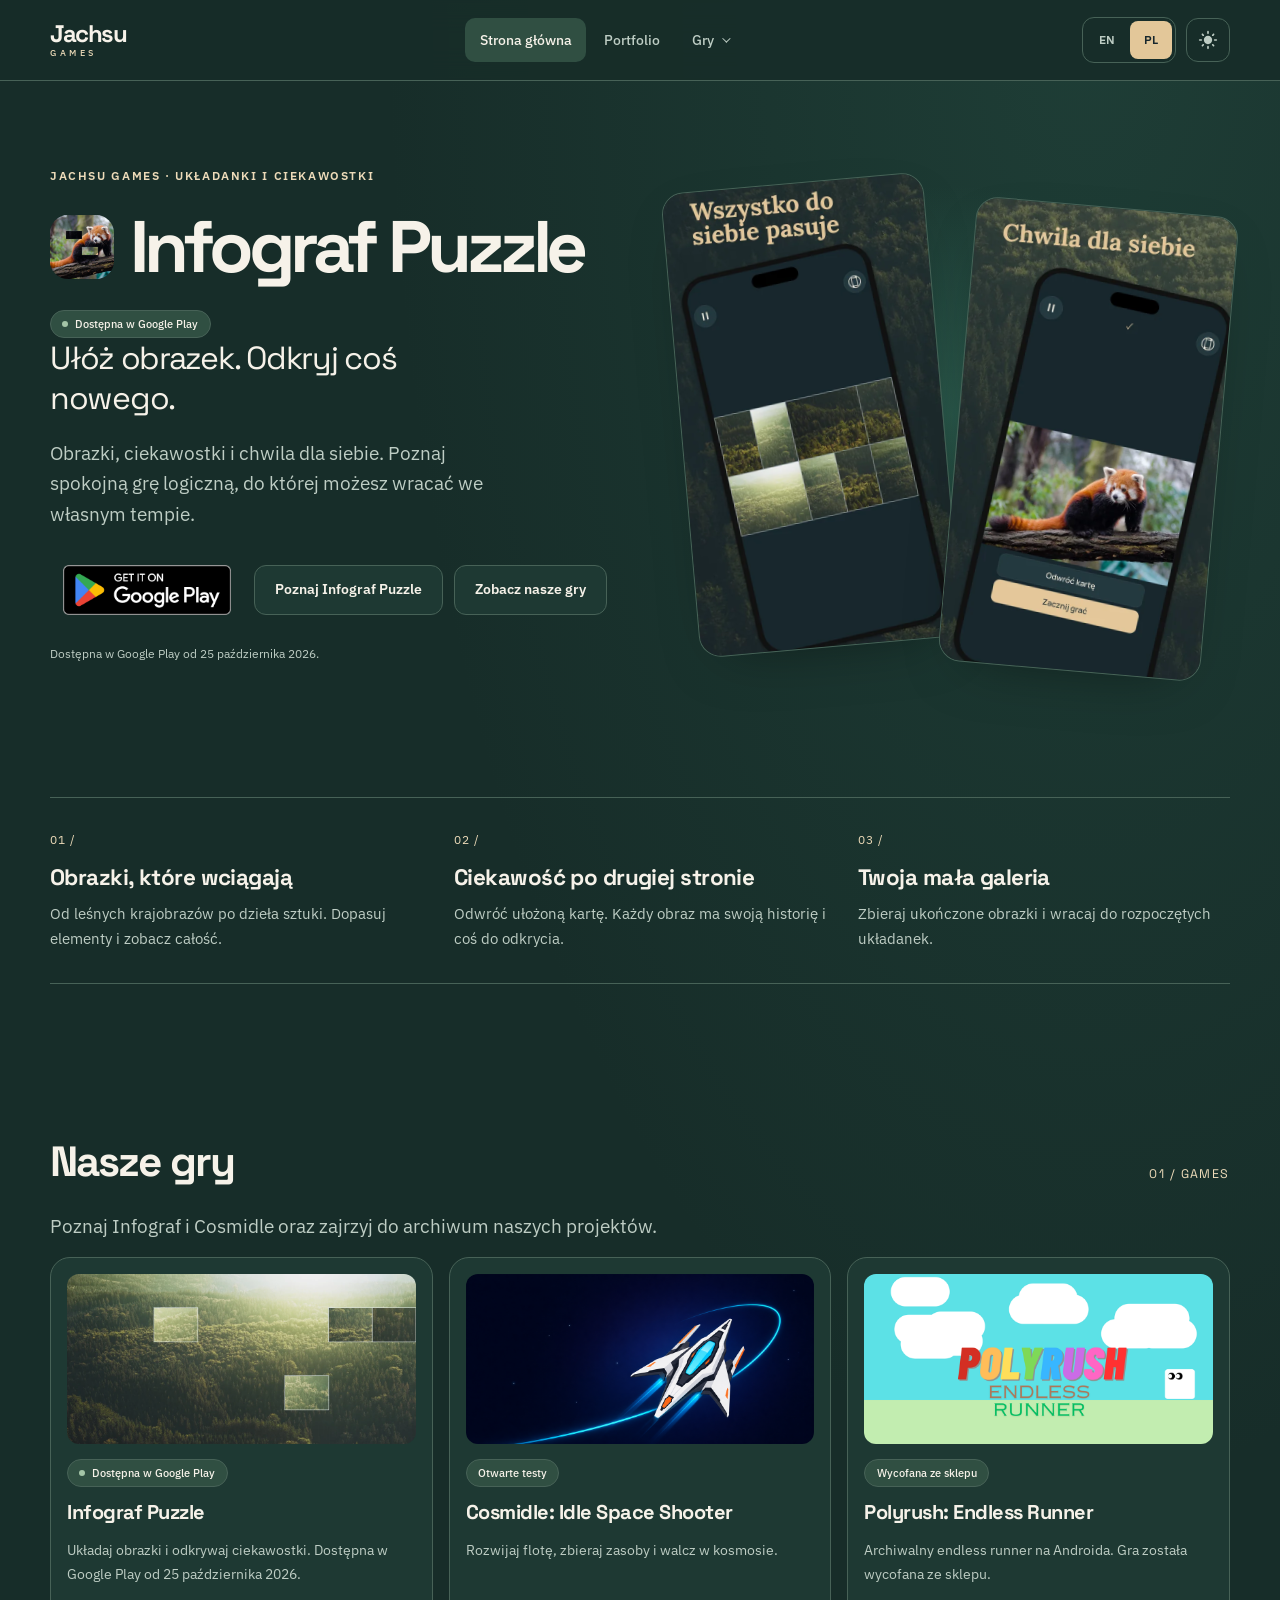
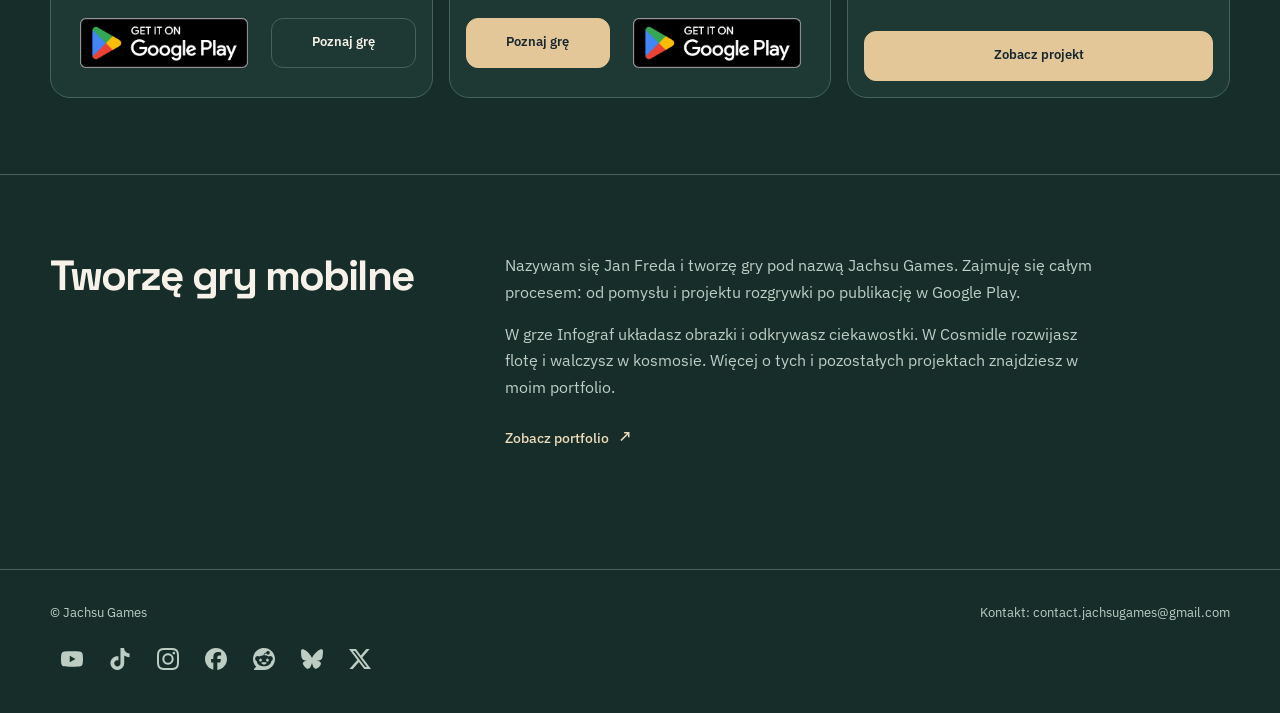
==== commit b18ccf8c: "Use Google Play badges for store links Replace text-based Google Play links with the official badge " ====
--- a/index.html
+++ b/index.html
@@ -16,7 +16,7 @@
   <meta property="twitter:description" content="Infograf — układaj obrazki i odkrywaj ciekawostki. Dostępna w Google Play od 25 października 2026." data-i18n-content="home.meta.ogDescription">
   <link rel="canonical" href="https://jachsugames.com/">
   <link rel="stylesheet" href="styles/base.css?v=20261027-green-controls-2">
-  <link rel="stylesheet" href="styles/components.css?v=20261027-green-controls">
+  <link rel="stylesheet" href="styles/components.css?v=20261028-play-badge">
   <link rel="stylesheet" href="styles/pages/home.css?v=20261026-portfolio-fix">
   <script defer src="scripts/i18n.js?v=20261027-social-links"></script>
   <script defer src="scripts/main.js?v=20261026-portfolio-fix"></script>
@@ -79,7 +79,7 @@
           <p class="home-tagline" data-i18n="home.hero.tagline">Ułóż obrazek. Odkryj coś nowego.</p>
           <p class="lead" data-i18n="home.hero.lead">Obrazki, ciekawostki i chwila dla siebie. Poznaj spokojną grę logiczną, do której możesz wracać we własnym tempie.</p>
           <div class="btn-row hero-actions">
-            <a class="btn btn-primary" href="https://play.google.com/store/apps/details?id=com.jachsugames.infograf" data-i18n="infograf.ctaPlay">Pobierz w Google Play</a>
+            <a class="store-badge" href="https://play.google.com/store/apps/details?id=com.jachsugames.infograf" aria-label="Pobierz w Google Play" data-i18n-aria-label="infograf.ctaPlay"><img class="google-play-badge" src="assets/google-play-badge-en.png" alt="" width="478" height="142" decoding="async"></a>
             <a class="btn btn-secondary" href="./infograf/" data-i18n="home.hero.ctaGame">Poznaj Infograf Puzzle</a>
             <a class="btn btn-secondary" href="#games" data-i18n="home.hero.ctaGames">Zobacz nasze gry</a>
           </div>
@@ -122,7 +122,7 @@
             <h3>Infograf Puzzle</h3>
             <p data-i18n="home.games.infograf.text">Układaj obrazki i odkrywaj ciekawostki. Dostępna w Google Play od 25 października 2026.</p>
             <div class="btn-row">
-              <a class="btn btn-primary" href="https://play.google.com/store/apps/details?id=com.jachsugames.infograf" data-i18n="infograf.ctaPlay">Pobierz w Google Play</a>
+              <a class="store-badge" href="https://play.google.com/store/apps/details?id=com.jachsugames.infograf" aria-label="Pobierz w Google Play" data-i18n-aria-label="infograf.ctaPlay"><img class="google-play-badge" src="assets/google-play-badge-en.png" alt="" width="478" height="142" decoding="async"></a>
               <a class="btn btn-secondary" href="./infograf/" data-i18n="home.games.details">Poznaj grę</a>
             </div>
           </article>
@@ -133,7 +133,7 @@
             <p data-i18n="home.games.cosmidle.text">Rozwijaj flotę, zbieraj zasoby i walcz w kosmosie.</p>
             <div class="btn-row">
               <a class="btn btn-primary" href="./cosmidle/" data-i18n="home.games.details">Poznaj grę</a>
-              <a class="btn btn-secondary" href="https://play.google.com/store/apps/details?id=com.jachsugames.cosmidle" target="_blank" rel="noreferrer noopener" data-i18n="home.games.store">Google Play</a>
+              <a class="store-badge" href="https://play.google.com/store/apps/details?id=com.jachsugames.cosmidle" target="_blank" rel="noreferrer noopener" aria-label="Google Play" data-i18n-aria-label="home.games.store"><img class="google-play-badge" src="assets/google-play-badge-en.png" alt="" width="478" height="142" decoding="async"></a>
             </div>
           </article>
           <article class="card home-game-card reveal">
--- a/styles/components.css
+++ b/styles/components.css
@@ -22,6 +22,9 @@
 .theme-toggle:hover { color: var(--text); background: var(--accent-soft); }
 .mobile-nav-toggle, .close-icon { display: none; }
 .btn-row { display: flex; flex-wrap: wrap; gap: .65rem; margin-top: 1.4rem; }
+.btn-row:has(.store-badge) { align-items: center; }
+.store-badge { display: inline-flex; flex: 0 0 auto; max-width: 100%; padding: 13px; border-radius: 8px; }
+.store-badge img.google-play-badge { width: 168px; height: auto; aspect-ratio: 478/142; object-fit: contain; border-radius: 0; }
 .btn { display: inline-flex; align-items: center; justify-content: center; gap: .5rem; min-height: 50px; padding: .8rem 1.25rem; border-radius: 12px; border: 1px solid transparent; font-size: .9rem; font-weight: 600; line-height: 1.3; text-align: center; text-decoration: none; transition: background-color 160ms ease,border-color 160ms ease,transform 160ms ease; }
 .btn-primary { background: var(--action-bg); color: var(--action-text); border-color: var(--action-bg); }
 .btn-primary:hover { background: var(--action-hover); border-color: var(--action-hover); transform: translateY(-2px); }
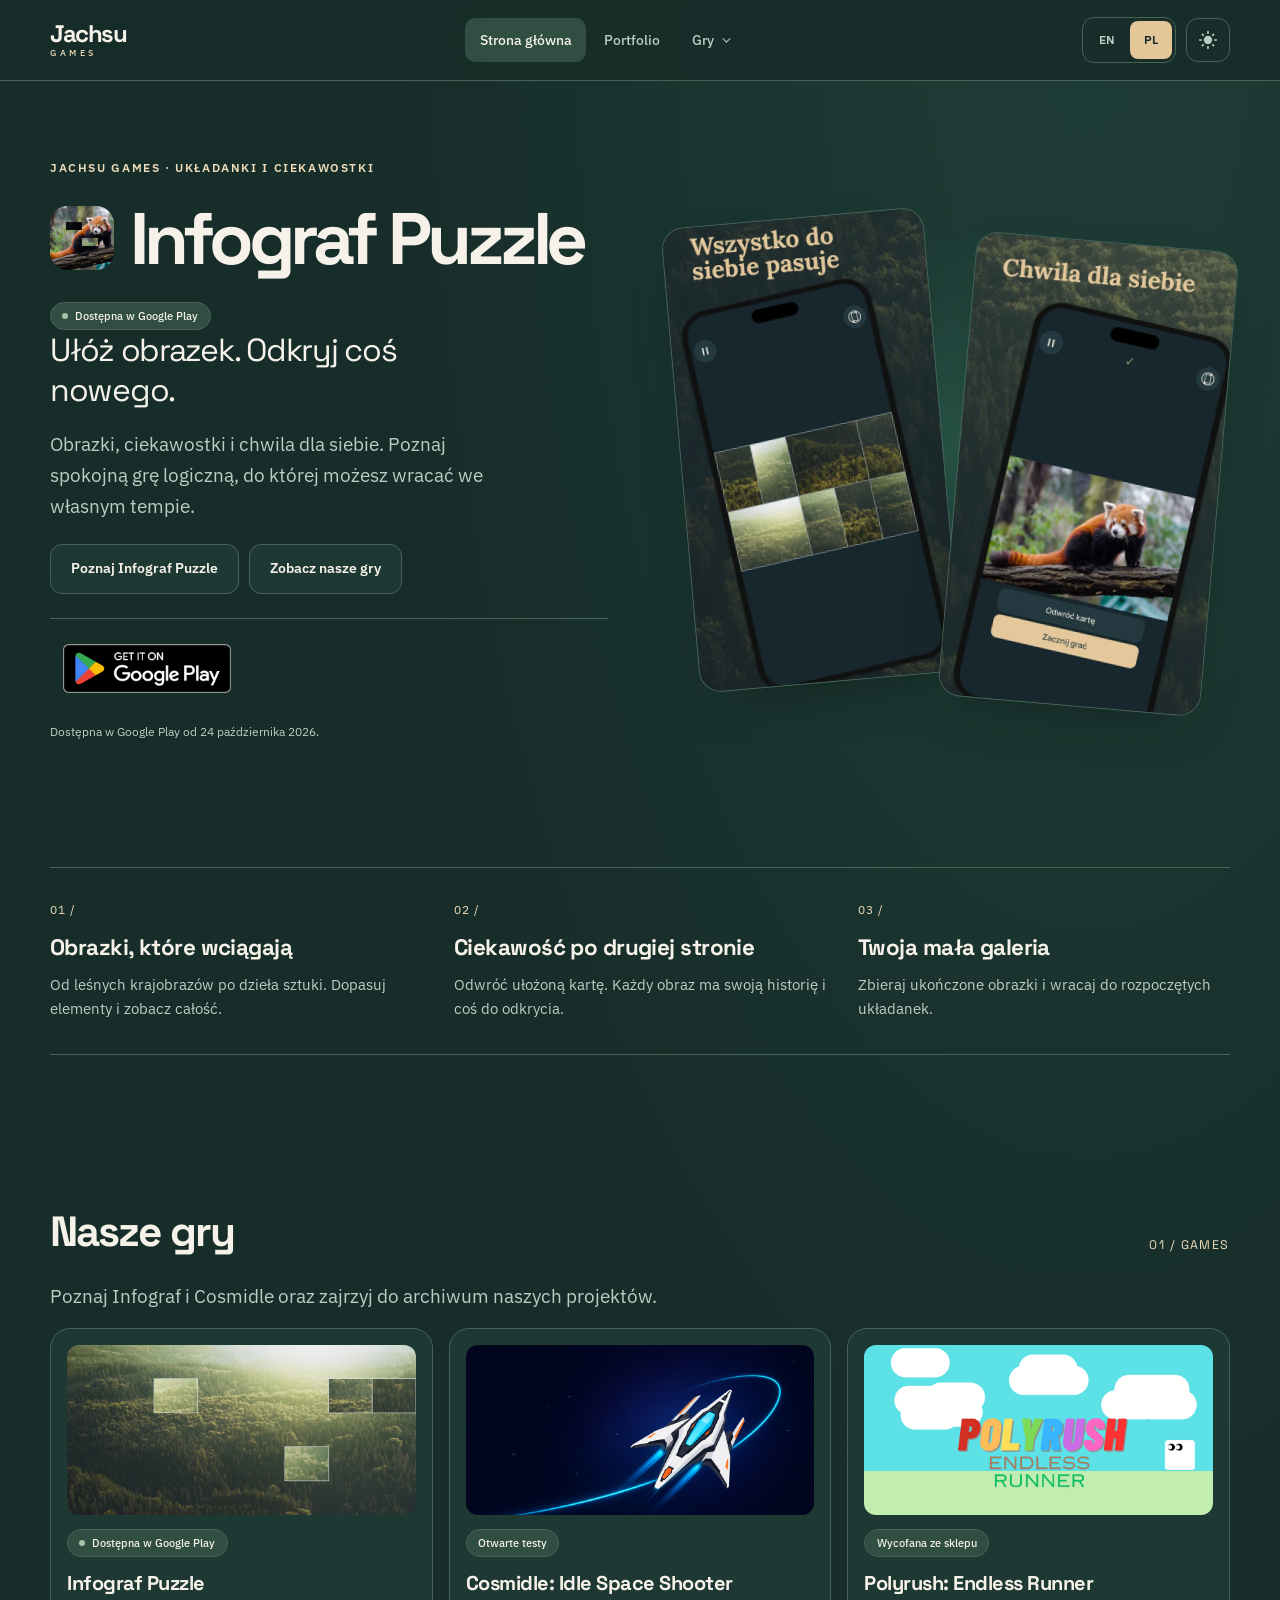
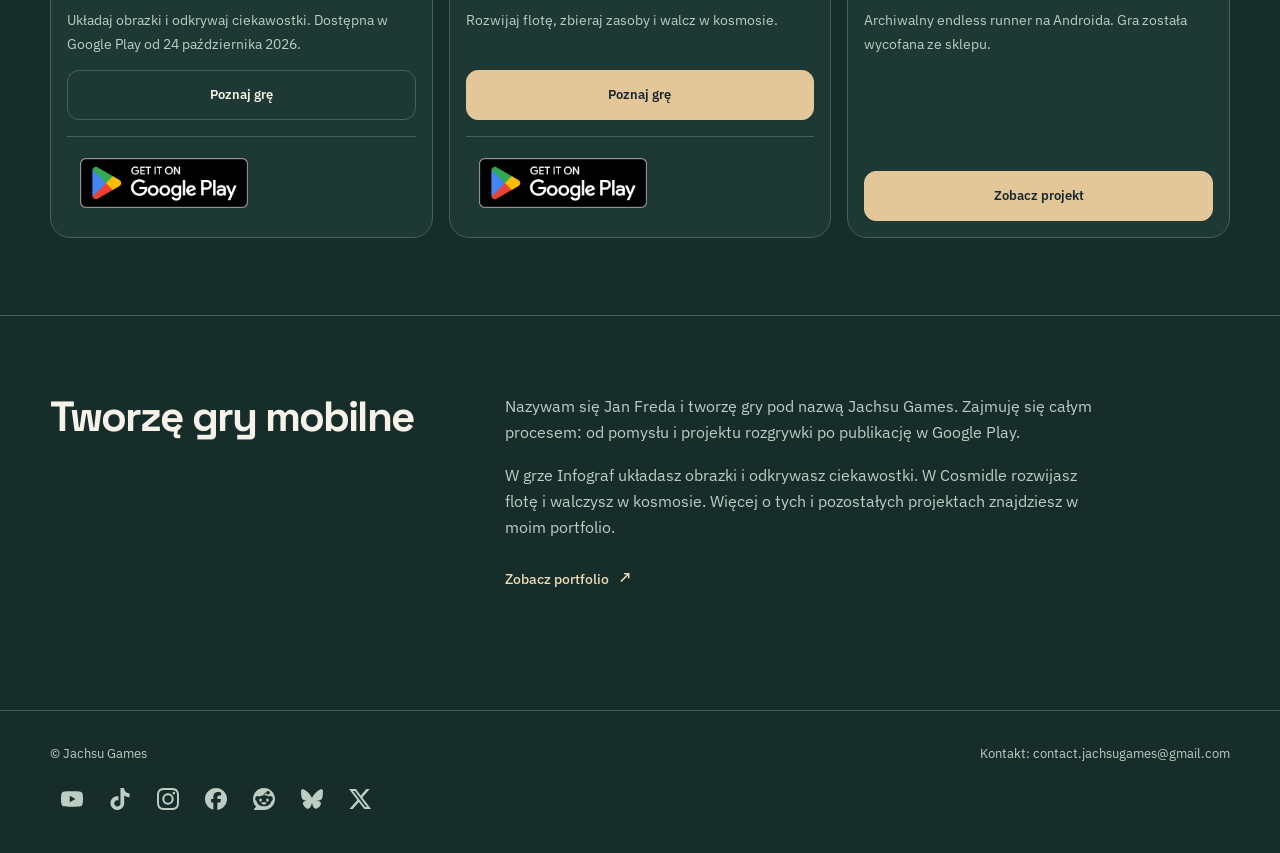
==== commit 3f902f80: "Separate store badges and correct release date Move Google Play badges into dedicated download secti" ====
--- a/index.html
+++ b/index.html
@@ -6,19 +6,19 @@
   <title data-i18n="home.meta.title">Jachsu Games | Indie Game Studio</title>
   <meta id="meta-description" name="description" content="Jachsu Games: Infograf — układanki obrazkowe i ciekawostki. Poznaj naszą nową grę oraz Cosmidle." data-i18n-content="home.meta.description">
   <meta property="og:title" content="Jachsu Games" data-i18n-content="home.meta.ogTitle">
-  <meta property="og:description" content="Infograf — układaj obrazki i odkrywaj ciekawostki. Dostępna w Google Play od 25 października 2026." data-i18n-content="home.meta.ogDescription">
+  <meta property="og:description" content="Infograf — układaj obrazki i odkrywaj ciekawostki. Dostępna w Google Play od 24 października 2026." data-i18n-content="home.meta.ogDescription">
   <meta property="og:image" content="https://jachsugames.com/assets/infograf/banner.webp">
   <meta property="twitter:image" content="https://jachsugames.com/assets/infograf/banner.webp">
   <meta property="og:type" content="website">
   <meta property="og:url" content="https://jachsugames.com/">
   <meta property="twitter:card" content="summary_large_image">
   <meta property="twitter:title" content="Jachsu Games" data-i18n-content="home.meta.ogTitle">
-  <meta property="twitter:description" content="Infograf — układaj obrazki i odkrywaj ciekawostki. Dostępna w Google Play od 25 października 2026." data-i18n-content="home.meta.ogDescription">
+  <meta property="twitter:description" content="Infograf — układaj obrazki i odkrywaj ciekawostki. Dostępna w Google Play od 24 października 2026." data-i18n-content="home.meta.ogDescription">
   <link rel="canonical" href="https://jachsugames.com/">
   <link rel="stylesheet" href="styles/base.css?v=20261027-green-controls-2">
-  <link rel="stylesheet" href="styles/components.css?v=20261028-play-badge">
-  <link rel="stylesheet" href="styles/pages/home.css?v=20261026-portfolio-fix">
-  <script defer src="scripts/i18n.js?v=20261027-social-links"></script>
+  <link rel="stylesheet" href="styles/components.css?v=20261028-play-download">
+  <link rel="stylesheet" href="styles/pages/home.css?v=20261028-play-download">
+  <script defer src="scripts/i18n.js?v=20261028-release-date"></script>
   <script defer src="scripts/main.js?v=20261026-portfolio-fix"></script>
   <link rel="icon" href="/favicon.ico" sizes="16x16 32x32 48x48 64x64">
   <link rel="icon" type="image/png" href="/favicon-96x96.png" sizes="96x96">
@@ -79,11 +79,13 @@
           <p class="home-tagline" data-i18n="home.hero.tagline">Ułóż obrazek. Odkryj coś nowego.</p>
           <p class="lead" data-i18n="home.hero.lead">Obrazki, ciekawostki i chwila dla siebie. Poznaj spokojną grę logiczną, do której możesz wracać we własnym tempie.</p>
           <div class="btn-row hero-actions">
-            <a class="store-badge" href="https://play.google.com/store/apps/details?id=com.jachsugames.infograf" aria-label="Pobierz w Google Play" data-i18n-aria-label="infograf.ctaPlay"><img class="google-play-badge" src="assets/google-play-badge-en.png" alt="" width="478" height="142" decoding="async"></a>
             <a class="btn btn-secondary" href="./infograf/" data-i18n="home.hero.ctaGame">Poznaj Infograf Puzzle</a>
             <a class="btn btn-secondary" href="#games" data-i18n="home.hero.ctaGames">Zobacz nasze gry</a>
           </div>
-          <p class="home-kicker" data-i18n="home.hero.kicker">Dostępna w Google Play od 25 października 2026.</p>
+          <div class="store-download">
+            <a class="store-badge" href="https://play.google.com/store/apps/details?id=com.jachsugames.infograf" aria-label="Pobierz w Google Play" data-i18n-aria-label="infograf.ctaPlay"><img class="google-play-badge" src="assets/google-play-badge-en.png" alt="" width="478" height="142" decoding="async"></a>
+          </div>
+          <p class="home-kicker" data-i18n="home.hero.kicker">Dostępna w Google Play od 24 października 2026.</p>
         </div>
         <aside class="home-hero-panel" aria-label="Infograf Puzzle — podgląd gry" data-i18n-aria-label="home.hero.previewLabel">
           <a href="./infograf/#gallery"><img src="assets/infograf/store/pl/01-small.webp" srcset="assets/infograf/store/pl/01-small.webp 540w, assets/infograf/store/pl/01.webp 1080w" sizes="(max-width: 768px) 82vw, 360px" data-image-template="assets/infograf/store/{lang}/01-small.webp" data-image-srcset="assets/infograf/store/{lang}/01-small.webp 540w, assets/infograf/store/{lang}/01.webp 1080w" alt="Infograf Puzzle — Wszystko do siebie pasuje: układanka z leśnym krajobrazem" data-i18n-alt="infograf.gallery.alt1" width="1080" height="1920" loading="eager" decoding="async"></a>
@@ -120,10 +122,14 @@
             <img src="assets/infograf/banner.webp" alt="Infograf Puzzle" loading="lazy" decoding="async">
             <span class="badge badge-available" data-i18n="home.games.infograf.status">Dostępna w Google Play</span>
             <h3>Infograf Puzzle</h3>
-            <p data-i18n="home.games.infograf.text">Układaj obrazki i odkrywaj ciekawostki. Dostępna w Google Play od 25 października 2026.</p>
-            <div class="btn-row">
-              <a class="store-badge" href="https://play.google.com/store/apps/details?id=com.jachsugames.infograf" aria-label="Pobierz w Google Play" data-i18n-aria-label="infograf.ctaPlay"><img class="google-play-badge" src="assets/google-play-badge-en.png" alt="" width="478" height="142" decoding="async"></a>
-              <a class="btn btn-secondary" href="./infograf/" data-i18n="home.games.details">Poznaj grę</a>
+            <p data-i18n="home.games.infograf.text">Układaj obrazki i odkrywaj ciekawostki. Dostępna w Google Play od 24 października 2026.</p>
+            <div class="home-game-actions">
+              <div class="btn-row">
+                <a class="btn btn-secondary" href="./infograf/" data-i18n="home.games.details">Poznaj grę</a>
+              </div>
+              <div class="store-download">
+                <a class="store-badge" href="https://play.google.com/store/apps/details?id=com.jachsugames.infograf" aria-label="Pobierz w Google Play" data-i18n-aria-label="infograf.ctaPlay"><img class="google-play-badge" src="assets/google-play-badge-en.png" alt="" width="478" height="142" decoding="async"></a>
+              </div>
             </div>
           </article>
           <article class="card home-game-card reveal">
@@ -131,9 +137,13 @@
             <span class="badge" data-i18n="home.games.cosmidle.status">Otwarte testy</span>
             <h3>Cosmidle: Idle Space Shooter</h3>
             <p data-i18n="home.games.cosmidle.text">Rozwijaj flotę, zbieraj zasoby i walcz w kosmosie.</p>
-            <div class="btn-row">
-              <a class="btn btn-primary" href="./cosmidle/" data-i18n="home.games.details">Poznaj grę</a>
-              <a class="store-badge" href="https://play.google.com/store/apps/details?id=com.jachsugames.cosmidle" target="_blank" rel="noreferrer noopener" aria-label="Google Play" data-i18n-aria-label="home.games.store"><img class="google-play-badge" src="assets/google-play-badge-en.png" alt="" width="478" height="142" decoding="async"></a>
+            <div class="home-game-actions">
+              <div class="btn-row">
+                <a class="btn btn-primary" href="./cosmidle/" data-i18n="home.games.details">Poznaj grę</a>
+              </div>
+              <div class="store-download">
+                <a class="store-badge" href="https://play.google.com/store/apps/details?id=com.jachsugames.cosmidle" target="_blank" rel="noreferrer noopener" aria-label="Google Play" data-i18n-aria-label="home.games.store"><img class="google-play-badge" src="assets/google-play-badge-en.png" alt="" width="478" height="142" decoding="async"></a>
+              </div>
             </div>
           </article>
           <article class="card home-game-card reveal">
--- a/styles/components.css
+++ b/styles/components.css
@@ -22,7 +22,7 @@
 .theme-toggle:hover { color: var(--text); background: var(--accent-soft); }
 .mobile-nav-toggle, .close-icon { display: none; }
 .btn-row { display: flex; flex-wrap: wrap; gap: .65rem; margin-top: 1.4rem; }
-.btn-row:has(.store-badge) { align-items: center; }
+.store-download { display: flex; align-items: center; width: 100%; margin-top: 1.5rem; padding-top: .75rem; border-top: 1px solid var(--line); }
 .store-badge { display: inline-flex; flex: 0 0 auto; max-width: 100%; padding: 13px; border-radius: 8px; }
 .store-badge img.google-play-badge { width: 168px; height: auto; aspect-ratio: 478/142; object-fit: contain; border-radius: 0; }
 .btn { display: inline-flex; align-items: center; justify-content: center; gap: .5rem; min-height: 50px; padding: .8rem 1.25rem; border-radius: 12px; border: 1px solid transparent; font-size: .9rem; font-weight: 600; line-height: 1.3; text-align: center; text-decoration: none; transition: background-color 160ms ease,border-color 160ms ease,transform 160ms ease; }
--- a/styles/pages/home.css
+++ b/styles/pages/home.css
@@ -25,6 +25,9 @@
 .home-game-card h3 { font-size: 1.25rem; }
 .home-game-card p { color: var(--text-muted); font-size: .9rem; }
 .home-game-card .btn-row { margin-top: auto; padding-top: .3rem; width: 100%; }
+.home-game-actions { width: 100%; margin-top: auto; }
+.home-game-actions .btn-row { margin-top: 0; padding-top: 0; }
+.home-game-actions .store-download { margin-top: 1rem; padding-top: .5rem; }
 .home-game-card .btn { flex: 1 1 auto; padding-inline: .75rem; font-size: .8rem; }
 .home-studio { border-top: 1px solid var(--line); }
 .home-studio-grid { display: grid; grid-template-columns: .7fr 1.3fr; gap: 4rem; }
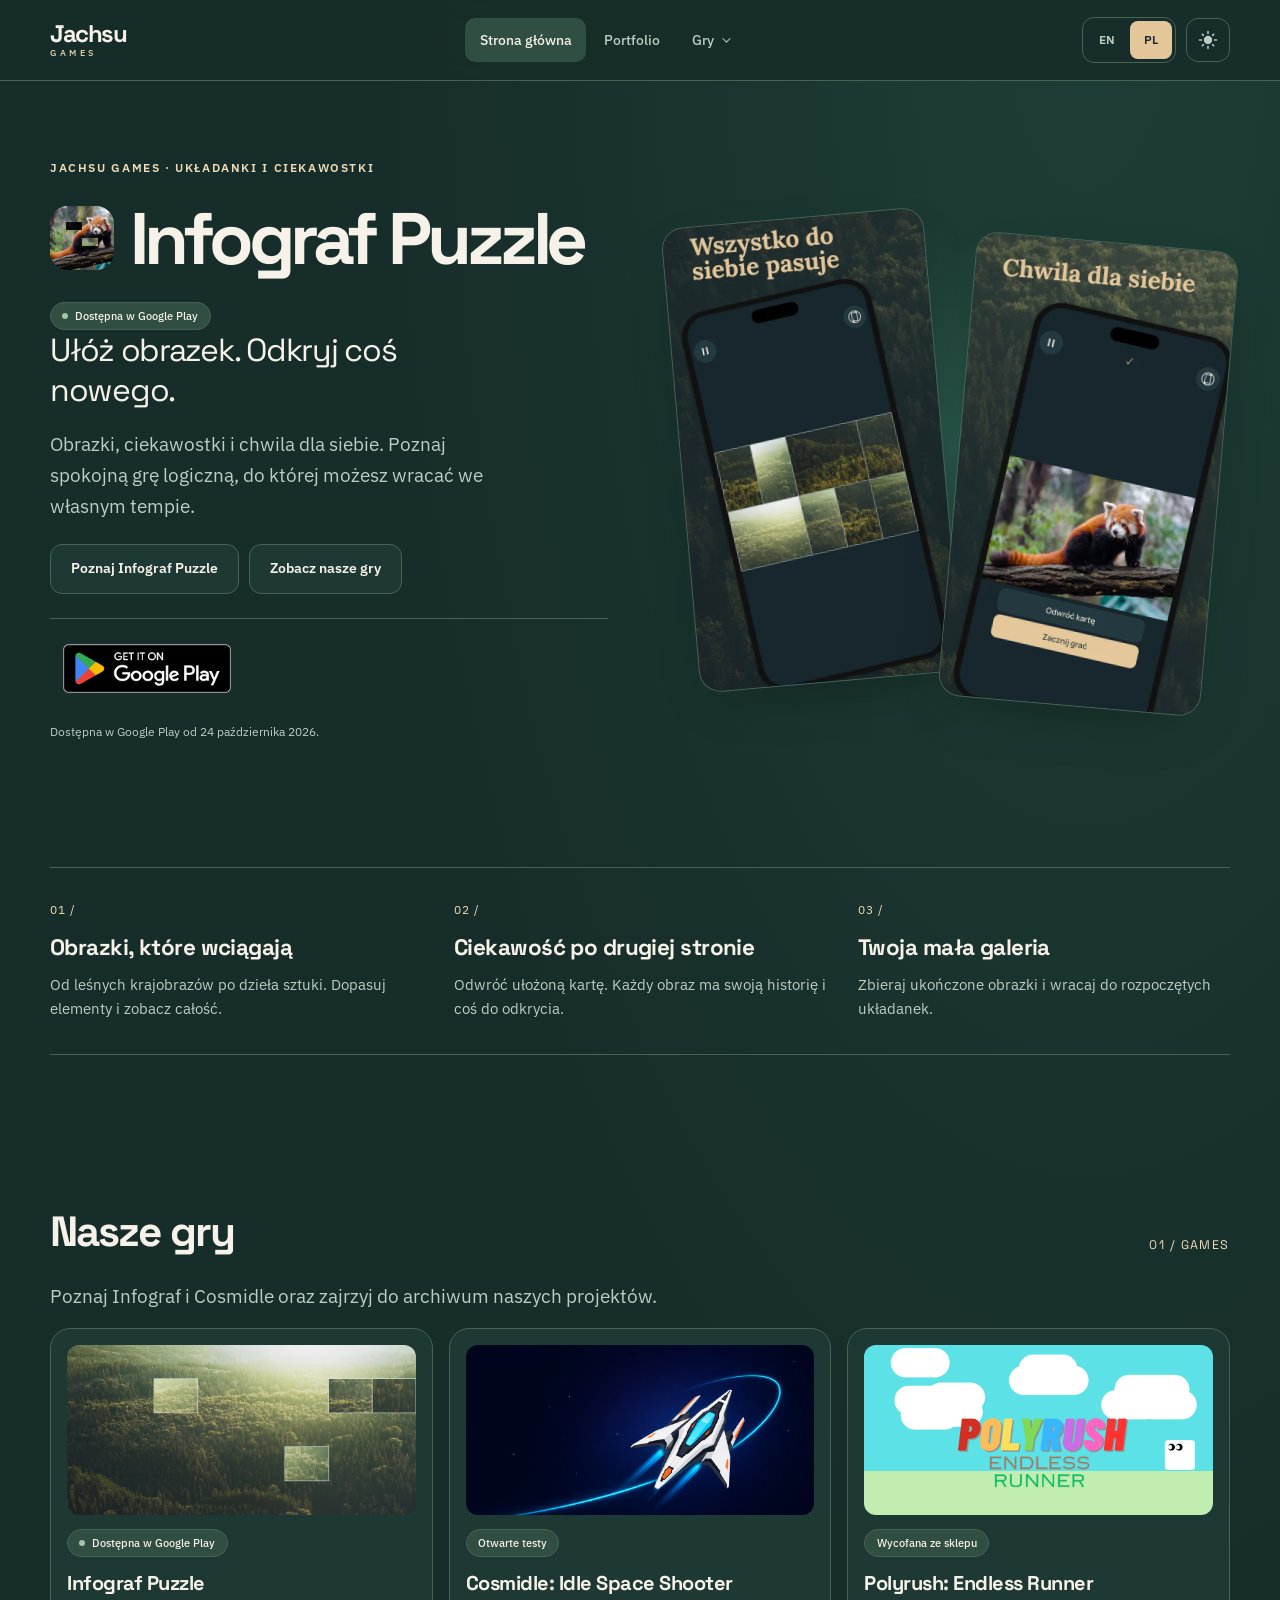
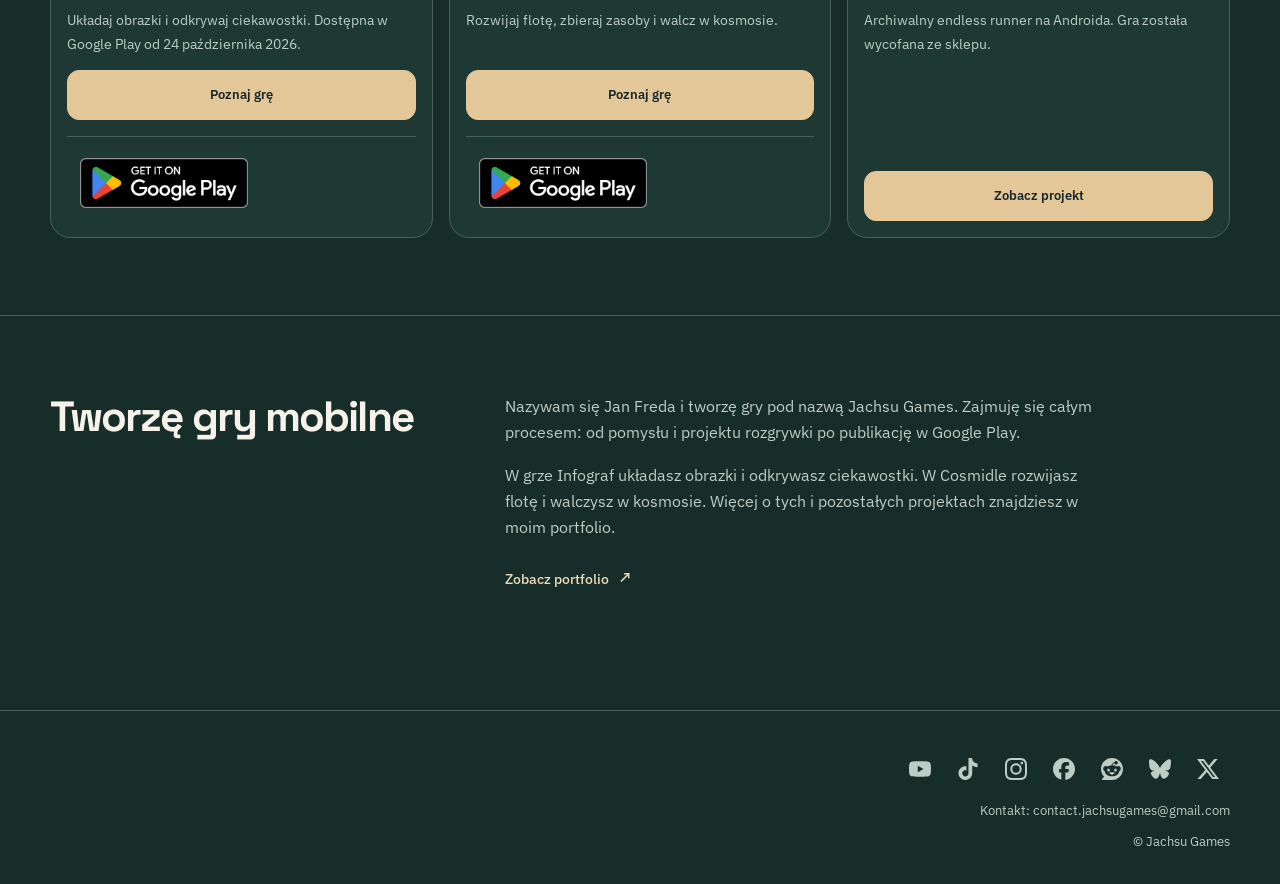
==== commit 951cdad4: "fsa asasfafs" ====
--- a/index.html
+++ b/index.html
@@ -16,7 +16,7 @@
   <meta property="twitter:description" content="Infograf — układaj obrazki i odkrywaj ciekawostki. Dostępna w Google Play od 24 października 2026." data-i18n-content="home.meta.ogDescription">
   <link rel="canonical" href="https://jachsugames.com/">
   <link rel="stylesheet" href="styles/base.css?v=20261027-green-controls-2">
-  <link rel="stylesheet" href="styles/components.css?v=20261028-play-download">
+  <link rel="stylesheet" href="styles/components.css?v=20261028-footer-right">
   <link rel="stylesheet" href="styles/pages/home.css?v=20261028-play-download">
   <script defer src="scripts/i18n.js?v=20261028-release-date"></script>
   <script defer src="scripts/main.js?v=20261026-portfolio-fix"></script>
@@ -125,7 +125,7 @@
             <p data-i18n="home.games.infograf.text">Układaj obrazki i odkrywaj ciekawostki. Dostępna w Google Play od 24 października 2026.</p>
             <div class="home-game-actions">
               <div class="btn-row">
-                <a class="btn btn-secondary" href="./infograf/" data-i18n="home.games.details">Poznaj grę</a>
+                <a class="btn btn-primary" href="./infograf/" data-i18n="home.games.details">Poznaj grę</a>
               </div>
               <div class="store-download">
                 <a class="store-badge" href="https://play.google.com/store/apps/details?id=com.jachsugames.infograf" aria-label="Pobierz w Google Play" data-i18n-aria-label="infograf.ctaPlay"><img class="google-play-badge" src="assets/google-play-badge-en.png" alt="" width="478" height="142" decoding="async"></a>
@@ -171,8 +171,6 @@
 
   <footer class="site-footer">
     <div class="container">
-      <p>© Jachsu Games</p>
-      <p><span data-i18n="footer.contactPrefix">Kontakt:</span> contact.jachsugames@gmail.com</p>
       <nav class="footer-social-links" aria-label="Media społecznościowe" data-i18n-aria-label="footer.socialLabel">
         <a href="https://www.youtube.com/@JachsuGames" target="_blank" rel="noreferrer noopener" title="YouTube"><svg aria-hidden="true" focusable="false" width="22" height="22" viewBox="0 0 24 24"><use href="assets/icons/social.svg#youtube"></use></svg><span class="sr-only">YouTube</span></a>
         <a href="https://www.tiktok.com/@jachsugames" target="_blank" rel="noreferrer noopener" title="TikTok"><svg aria-hidden="true" focusable="false" width="22" height="22" viewBox="0 0 24 24"><use href="assets/icons/social.svg#tiktok"></use></svg><span class="sr-only">TikTok</span></a>
@@ -182,6 +180,8 @@
         <a href="https://bsky.app/profile/jachsugames.bsky.social" target="_blank" rel="noreferrer noopener" title="Bluesky"><svg aria-hidden="true" focusable="false" width="22" height="22" viewBox="0 0 24 24"><use href="assets/icons/social.svg#bluesky"></use></svg><span class="sr-only">Bluesky</span></a>
         <a href="https://x.com/JachsuGames" target="_blank" rel="noreferrer noopener" title="X"><svg aria-hidden="true" focusable="false" width="22" height="22" viewBox="0 0 24 24"><use href="assets/icons/social.svg#x"></use></svg><span class="sr-only">X</span></a>
       </nav>
+      <p><span data-i18n="footer.contactPrefix">Kontakt:</span> contact.jachsugames@gmail.com</p>
+      <p>© Jachsu Games</p>
     </div>
   </footer>
 </body>
--- a/styles/components.css
+++ b/styles/components.css
@@ -48,9 +48,9 @@
 .text-link::after { content: "↗"; font-size: 1.15em; }
 .text-link:hover { text-decoration: underline; }
 .site-footer { margin-top: 2rem; border-top: 1px solid var(--line); }
-.site-footer .container { display: flex; justify-content: space-between; align-items: center; flex-wrap: wrap; gap: .6rem 2rem; padding-block: 2rem; color: var(--text-muted); font-size: .8rem; }
+.site-footer .container { display: flex; flex-direction: column; align-items: flex-end; gap: .6rem; padding-block: 2rem; color: var(--text-muted); font-size: .8rem; text-align: right; }
 .site-footer p { margin: 0; overflow-wrap: anywhere; }
-.footer-social-links { display: flex; flex-wrap: wrap; gap: .25rem; flex: 0 0 100%; width: 100%; min-width: 0; padding-top: .25rem; }
+.footer-social-links { display: flex; justify-content: flex-end; flex-wrap: wrap; gap: .25rem; max-width: 100%; min-width: 0; padding-top: .25rem; }
 .footer-social-links a { display: inline-flex; align-items: center; justify-content: center; width: 44px; height: 44px; flex: 0 0 44px; border-radius: 50%; color: var(--text-muted); text-decoration: none; transition: color 160ms ease,background-color 160ms ease; }
 .footer-social-links svg { display: block; width: 22px; height: 22px; fill: currentColor; }
 .footer-social-links a:hover, .footer-social-links a:focus-visible { color: var(--accent-strong); background: var(--accent-soft); }
@@ -83,7 +83,7 @@
   .card { padding: 1.2rem; border-radius: 18px; }
   .section-heading { align-items: start; }
   .section-number { display: none; }
-  .site-footer .container { flex-direction: column; align-items: flex-start; padding-block: 1.5rem; }
+  .site-footer .container { padding-block: 1.5rem; }
 }
 @media (max-width:350px) {
   .footer-social-links { gap: .15rem; }
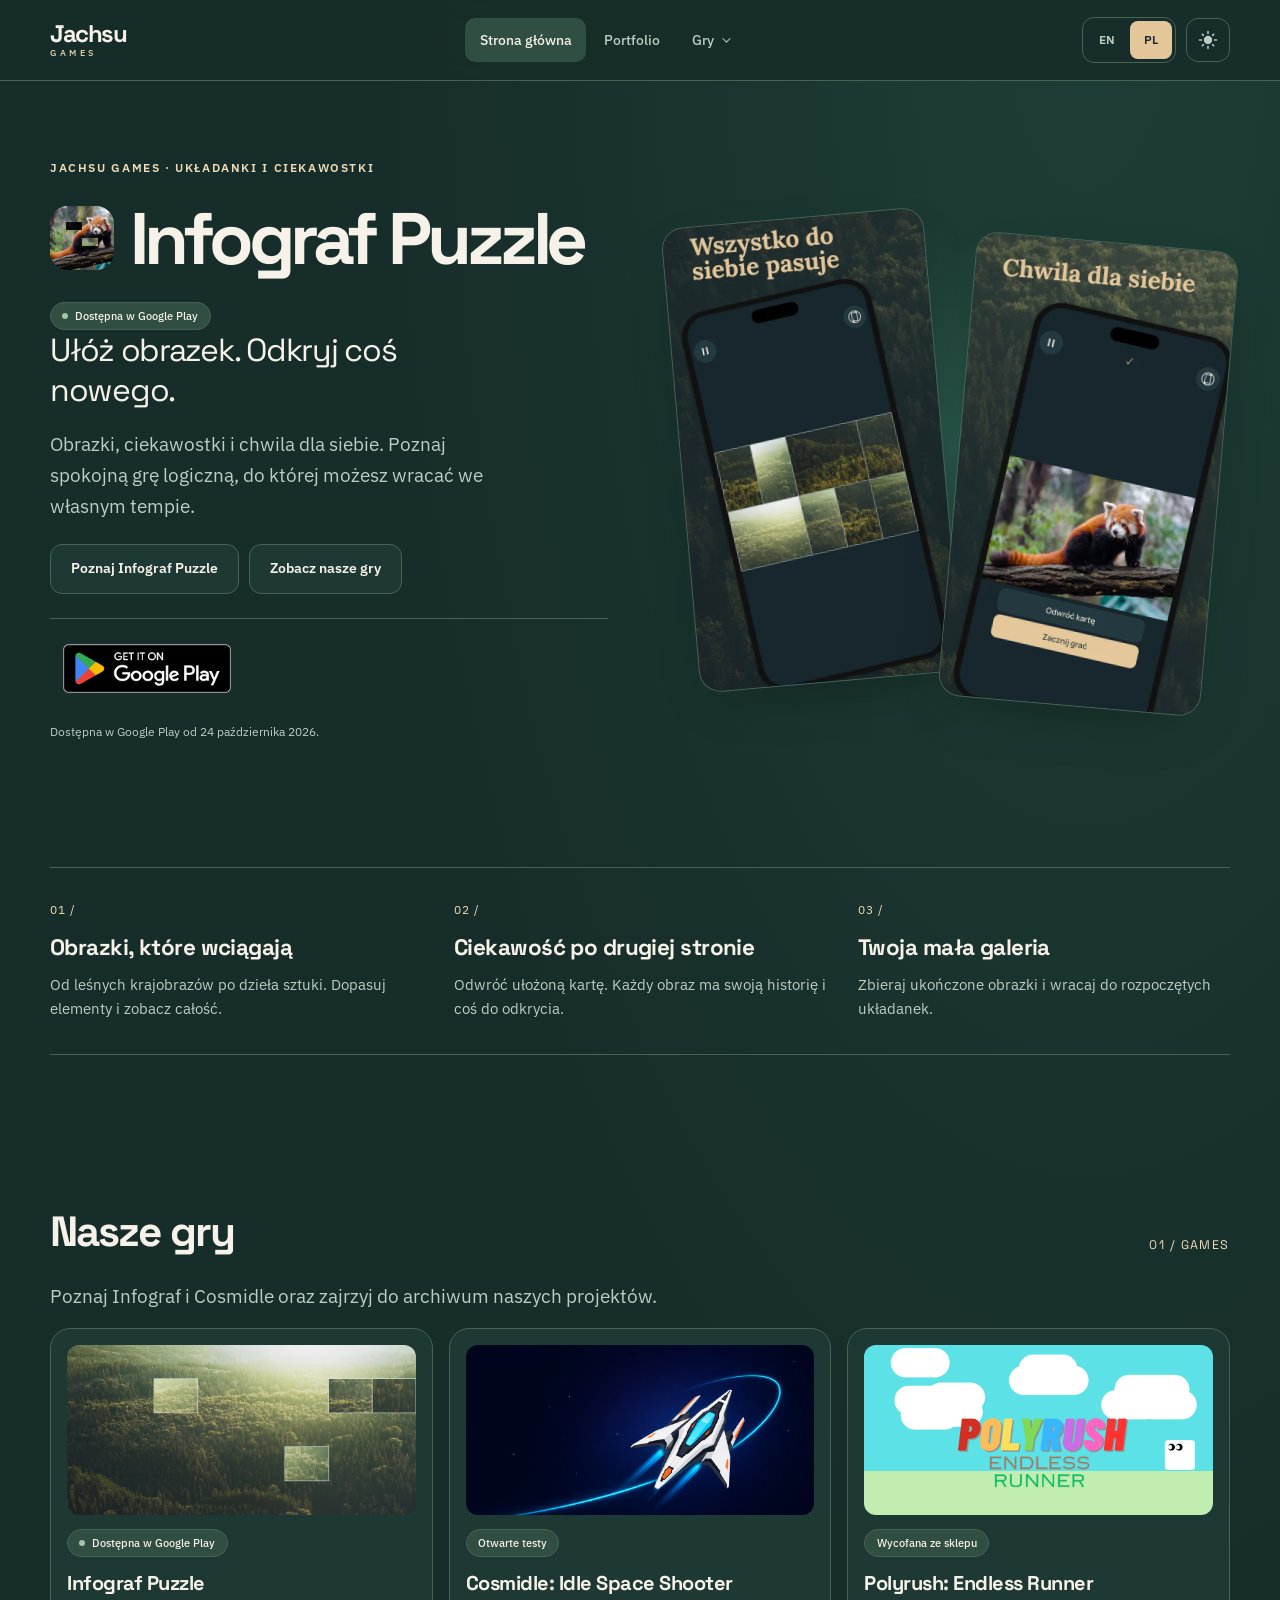
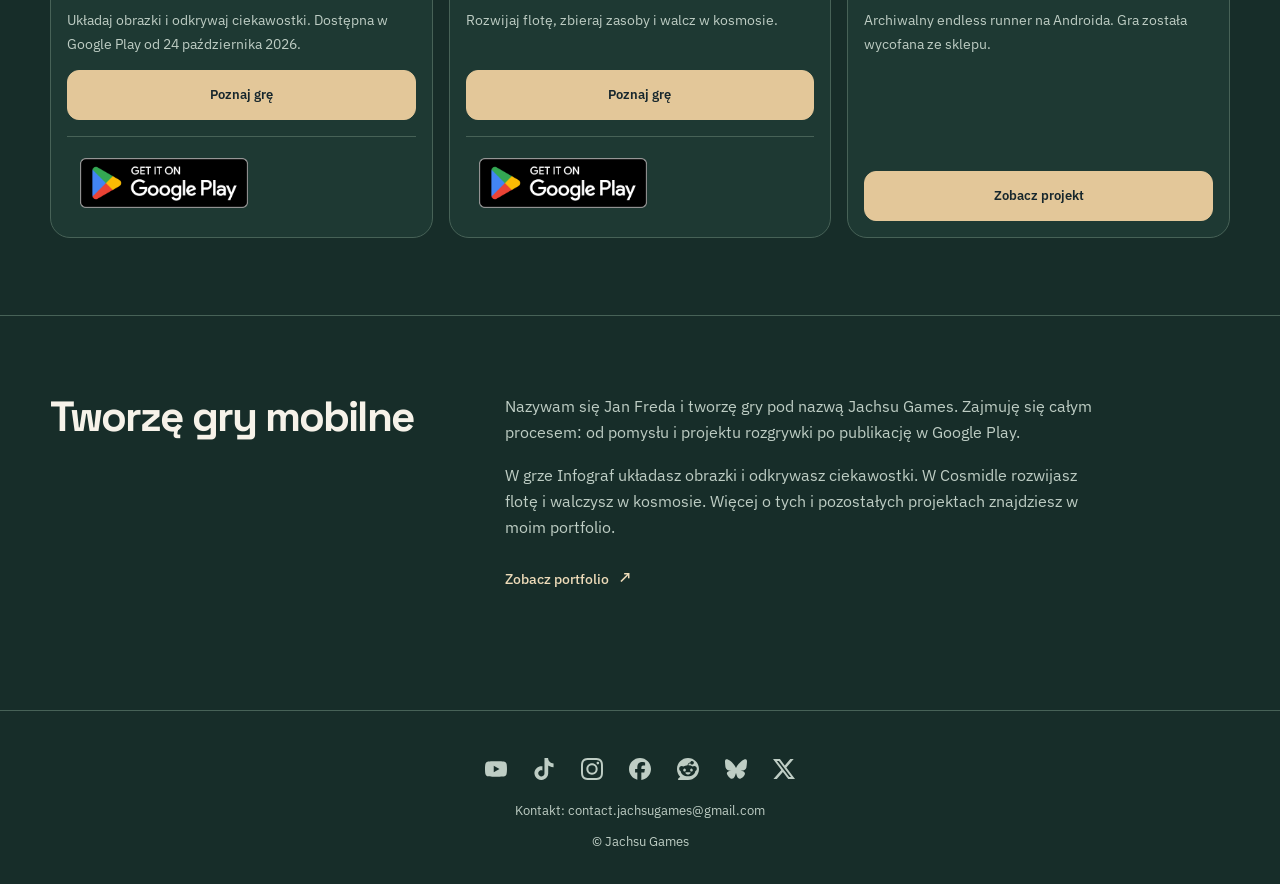
==== commit 27b51edd: "dsds gfg3wew" ====
--- a/index.html
+++ b/index.html
@@ -16,7 +16,7 @@
   <meta property="twitter:description" content="Infograf — układaj obrazki i odkrywaj ciekawostki. Dostępna w Google Play od 24 października 2026." data-i18n-content="home.meta.ogDescription">
   <link rel="canonical" href="https://jachsugames.com/">
   <link rel="stylesheet" href="styles/base.css?v=20261027-green-controls-2">
-  <link rel="stylesheet" href="styles/components.css?v=20261028-footer-right">
+  <link rel="stylesheet" href="styles/components.css?v=20261028-footer-center">
   <link rel="stylesheet" href="styles/pages/home.css?v=20261028-play-download">
   <script defer src="scripts/i18n.js?v=20261028-release-date"></script>
   <script defer src="scripts/main.js?v=20261026-portfolio-fix"></script>
--- a/styles/components.css
+++ b/styles/components.css
@@ -48,9 +48,9 @@
 .text-link::after { content: "↗"; font-size: 1.15em; }
 .text-link:hover { text-decoration: underline; }
 .site-footer { margin-top: 2rem; border-top: 1px solid var(--line); }
-.site-footer .container { display: flex; flex-direction: column; align-items: flex-end; gap: .6rem; padding-block: 2rem; color: var(--text-muted); font-size: .8rem; text-align: right; }
+.site-footer .container { display: flex; flex-direction: column; align-items: center; gap: .6rem; padding-block: 2rem; color: var(--text-muted); font-size: .8rem; text-align: center; }
 .site-footer p { margin: 0; overflow-wrap: anywhere; }
-.footer-social-links { display: flex; justify-content: flex-end; flex-wrap: wrap; gap: .25rem; max-width: 100%; min-width: 0; padding-top: .25rem; }
+.footer-social-links { display: flex; justify-content: center; flex-wrap: wrap; gap: .25rem; max-width: 100%; min-width: 0; padding-top: .25rem; }
 .footer-social-links a { display: inline-flex; align-items: center; justify-content: center; width: 44px; height: 44px; flex: 0 0 44px; border-radius: 50%; color: var(--text-muted); text-decoration: none; transition: color 160ms ease,background-color 160ms ease; }
 .footer-social-links svg { display: block; width: 22px; height: 22px; fill: currentColor; }
 .footer-social-links a:hover, .footer-social-links a:focus-visible { color: var(--accent-strong); background: var(--accent-soft); }
